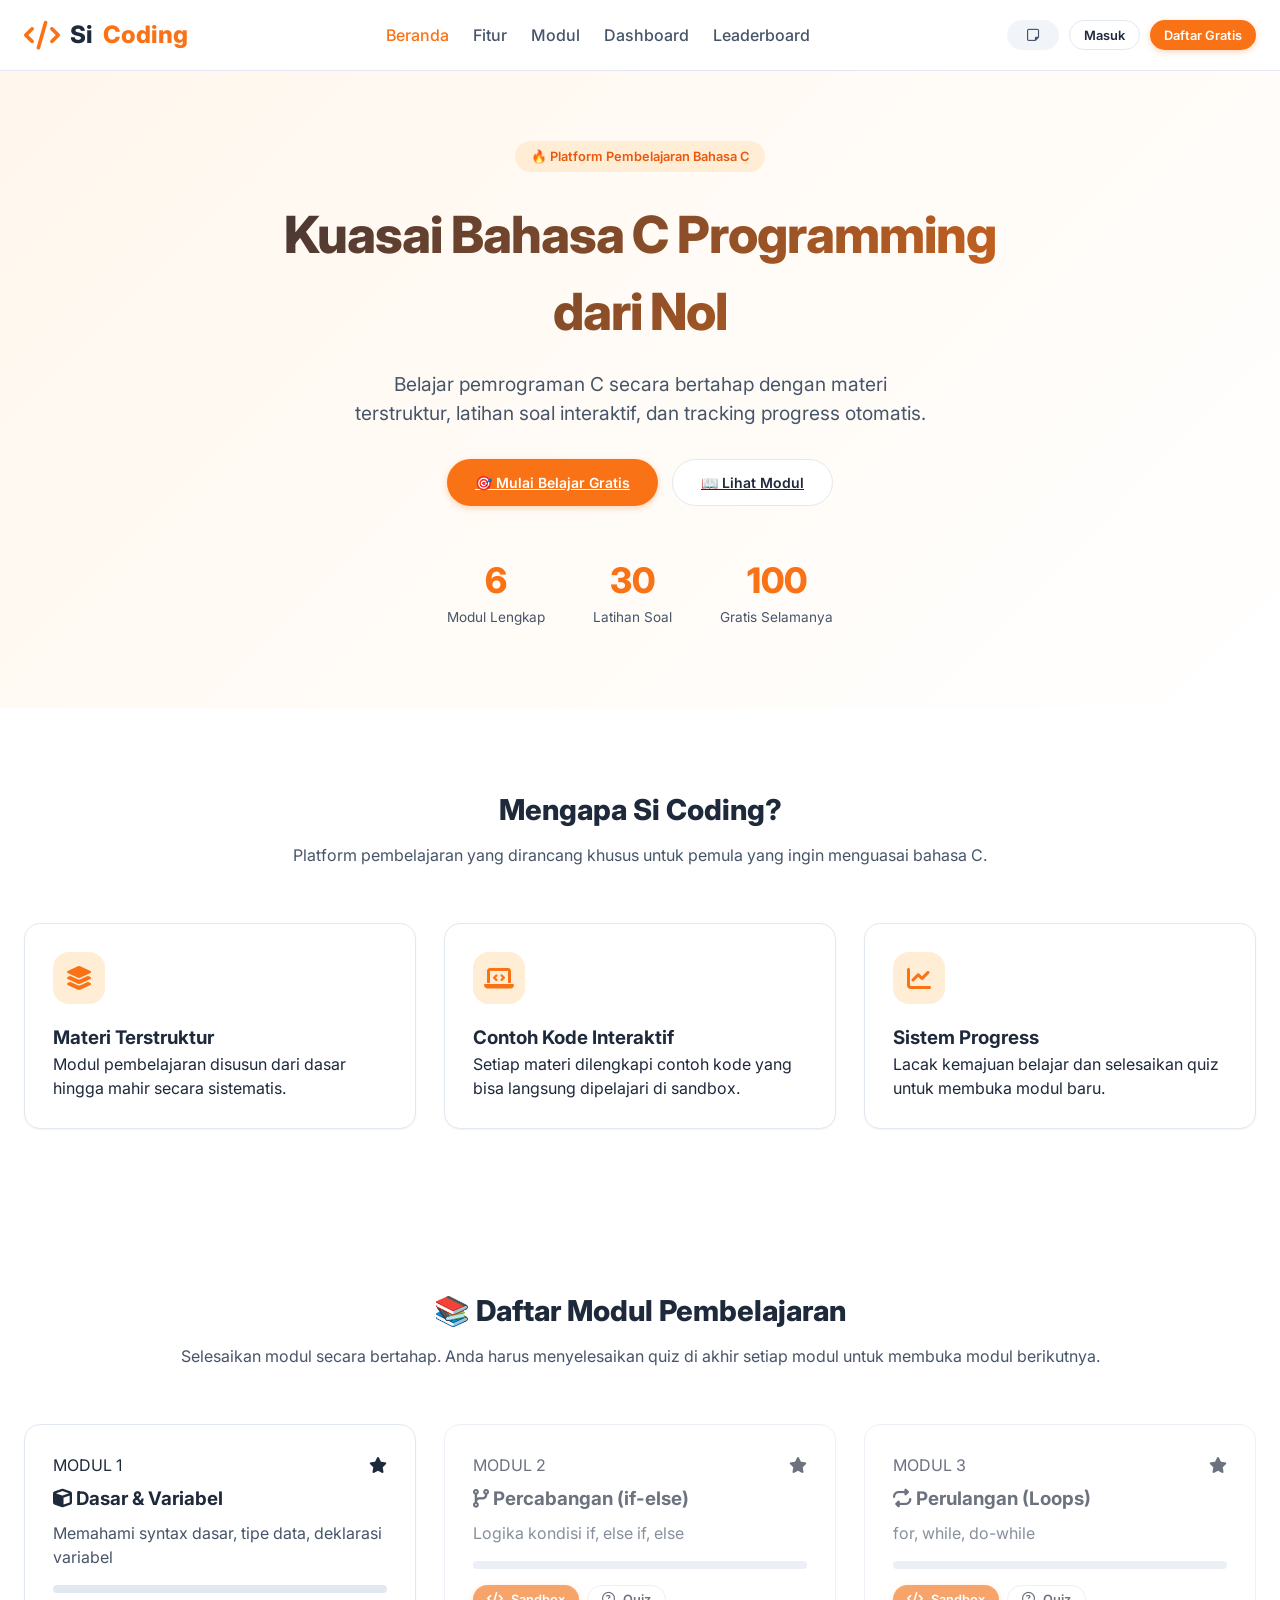
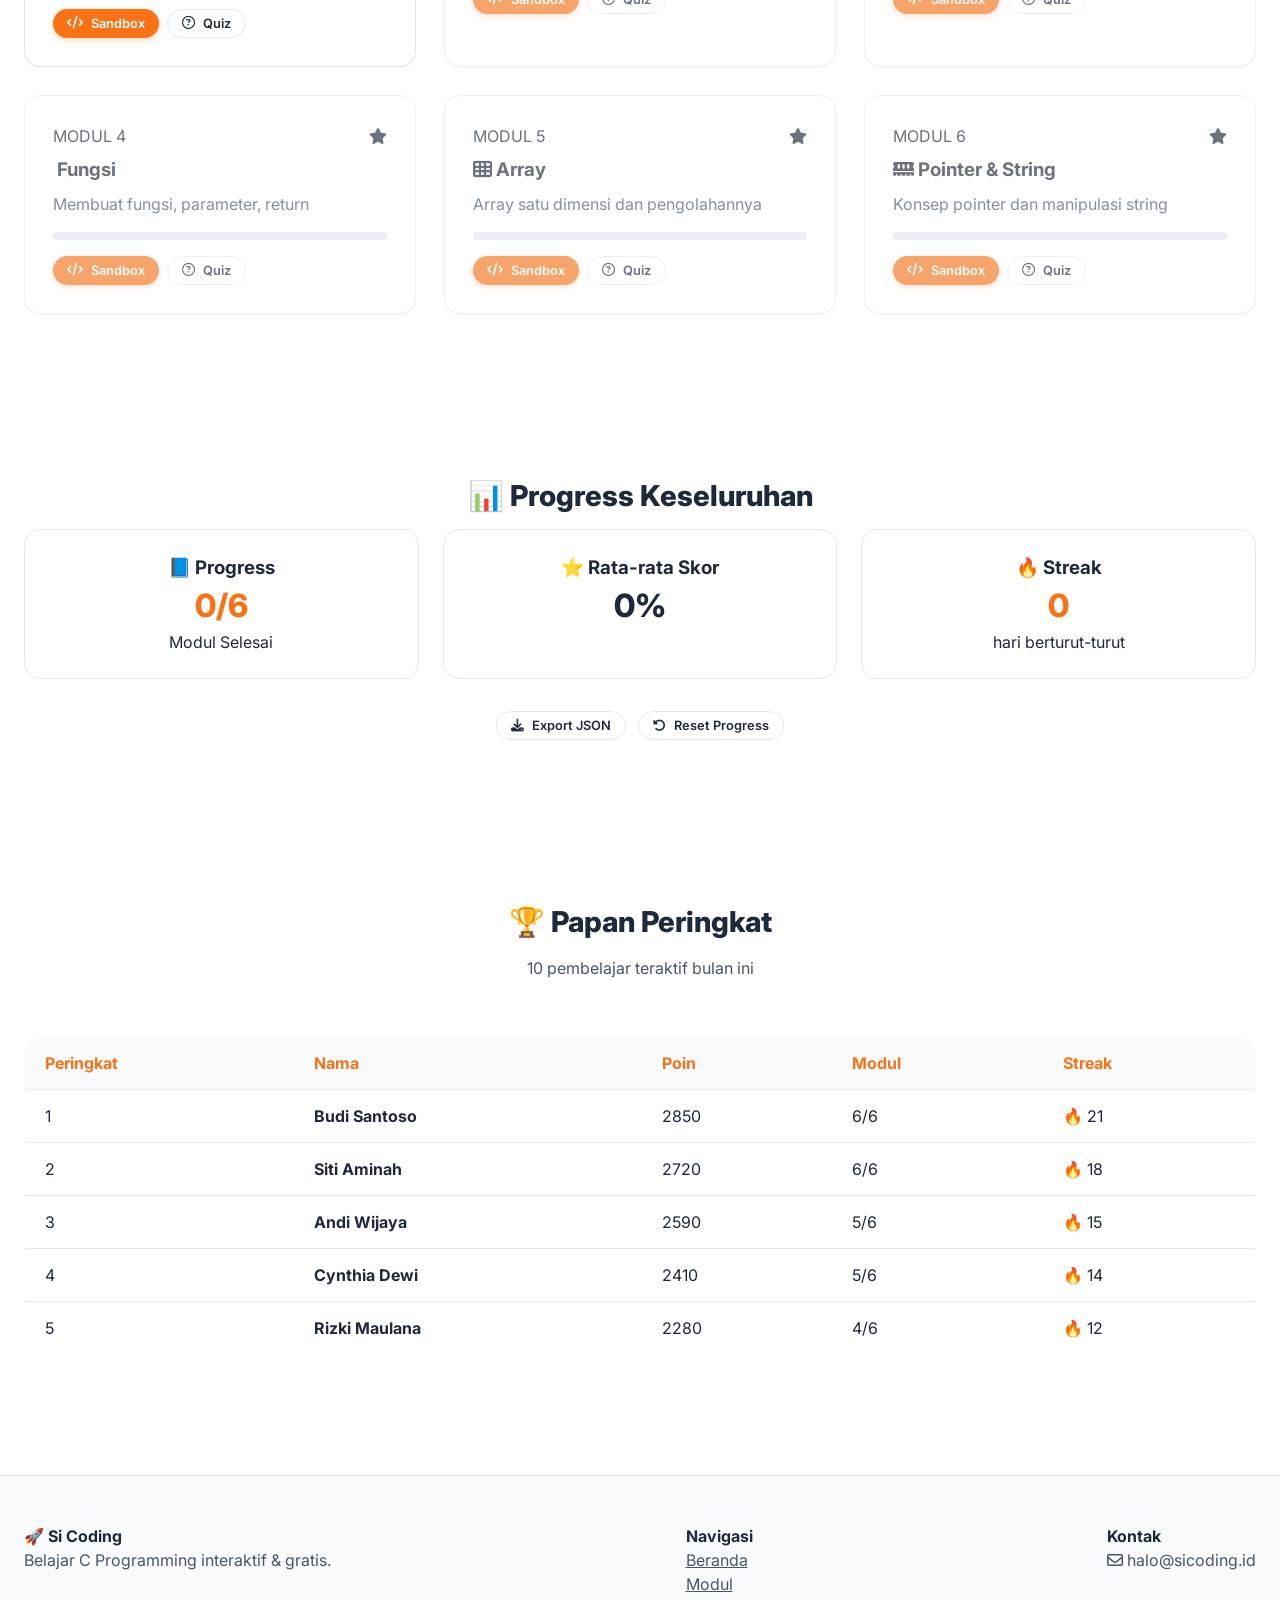
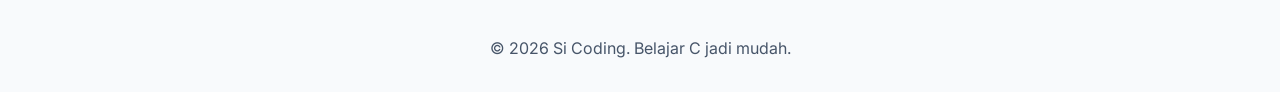
==== index.html @ 1481fd47 "Add files via upload" ====
<!DOCTYPE html>
<html lang="id">
<head>
    <meta charset="UTF-8">
    <meta name="viewport" content="width=device-width, initial-scale=1.0, viewport-fit=cover">
    <meta name="description" content="Platform pembelajaran Bahasa C interaktif. Belajar C Programming dari nol dengan modul terstruktur, quiz, dan code sandbox.">
    <title>Si Coding | Belajar Bahasa C Interaktif</title>
    <link href="https://fonts.googleapis.com/css2?family=Inter:opsz,wght@14..32,300;14..32,400;14..32,500;14..32,600;14..32,700;14..32,800&display=swap" rel="stylesheet">
    <link rel="stylesheet" href="https://cdnjs.cloudflare.com/ajax/libs/font-awesome/6.4.0/css/all.min.css">
    <style>
        * {
            margin: 0;
            padding: 0;
            box-sizing: border-box;
        }

        body {
            font-family: 'Inter', sans-serif;
            background: #ffffff;
            color: #1e293b;
            line-height: 1.5;
            font-size: 16px;
        }

        :root {
            --orange: #f97316;
            --orange-dark: #ea580c;
            --orange-light: #ffedd5;
            --gray-50: #f8fafc;
            --gray-100: #f1f5f9;
            --gray-200: #e2e8f0;
            --gray-600: #475569;
            --gray-800: #1e293b;
            --shadow-sm: 0 1px 2px 0 rgb(0 0 0 / 0.05);
            --shadow-md: 0 4px 6px -1px rgb(0 0 0 / 0.1), 0 2px 4px -1px rgb(0 0 0 / 0.06);
            --shadow-lg: 0 10px 15px -3px rgb(0 0 0 / 0.1), 0 4px 6px -2px rgb(0 0 0 / 0.05);
            --radius-xl: 1.5rem;
            --radius-lg: 1rem;
            --radius-md: 0.75rem;
        }

        .container {
            max-width: 1280px;
            margin: 0 auto;
            padding: 0 24px;
        }

        /* HEADER */
        .header {
            background: white;
            border-bottom: 1px solid var(--gray-200);
            position: sticky;
            top: 0;
            z-index: 100;
            backdrop-filter: blur(8px);
            background: rgba(255,255,255,0.96);
        }
        .header-inner {
            display: flex;
            justify-content: space-between;
            align-items: center;
            height: 70px;
        }
        .logo {
            display: flex;
            align-items: center;
            gap: 10px;
            font-weight: 800;
            font-size: 1.5rem;
            color: var(--gray-800);
        }
        .logo i {
            color: var(--orange);
            font-size: 1.8rem;
        }
        .logo span {
            color: var(--orange);
        }
        .nav {
            display: flex;
            gap: 24px;
            align-items: center;
        }
        .nav a {
            text-decoration: none;
            color: var(--gray-600);
            font-weight: 500;
            transition: 0.2s;
        }
        .nav a:hover, .nav a.active {
            color: var(--orange);
        }
        .btn {
            display: inline-flex;
            align-items: center;
            gap: 8px;
            padding: 8px 20px;
            border-radius: 40px;
            font-weight: 600;
            font-size: 0.875rem;
            transition: all 0.2s;
            cursor: pointer;
            border: none;
            background: transparent;
            font-family: inherit;
        }
        .btn-primary {
            background: var(--orange);
            color: white;
            box-shadow: 0 2px 6px rgba(249,115,22,0.3);
        }
        .btn-primary:hover {
            background: var(--orange-dark);
            transform: translateY(-2px);
            box-shadow: 0 8px 18px rgba(249,115,22,0.25);
        }
        .btn-outline {
            border: 1.5px solid var(--gray-200);
            background: white;
            color: var(--gray-800);
        }
        .btn-outline:hover {
            border-color: var(--orange);
            color: var(--orange);
        }
        .btn-ghost {
            background: var(--gray-100);
            color: var(--gray-600);
        }
        .btn-ghost:hover {
            background: var(--gray-200);
            color: var(--orange);
        }
        .btn-sm {
            padding: 6px 14px;
            font-size: 0.8rem;
        }

        /* Hero Section */
        .hero {
            background: linear-gradient(135deg, #fff7ed 0%, #ffffff 100%);
            padding: 70px 0 80px;
            text-align: center;
        }
        .hero-badge {
            display: inline-block;
            background: var(--orange-light);
            color: var(--orange-dark);
            padding: 6px 16px;
            border-radius: 40px;
            font-size: 0.8rem;
            font-weight: 600;
            margin-bottom: 24px;
        }
        .hero h1 {
            font-size: 3.2rem;
            font-weight: 800;
            letter-spacing: -0.02em;
            margin-bottom: 20px;
            background: linear-gradient(135deg, var(--gray-800), var(--orange));
            background-clip: text;
            -webkit-background-clip: text;
            color: transparent;
        }
        .hero p {
            font-size: 1.2rem;
            color: var(--gray-600);
            max-width: 580px;
            margin: 0 auto 32px;
        }
        .stats {
            display: flex;
            justify-content: center;
            gap: 48px;
            margin-top: 48px;
            flex-wrap: wrap;
        }
        .stat-item {
            text-align: center;
        }
        .stat-number {
            font-size: 2.2rem;
            font-weight: 800;
            color: var(--orange);
        }
        .stat-label {
            color: var(--gray-600);
            font-size: 0.85rem;
        }

        /* Section umum */
        .section {
            padding: 80px 0;
        }
        .section-title {
            font-size: 1.8rem;
            font-weight: 800;
            text-align: center;
            margin-bottom: 12px;
        }
        .section-sub {
            text-align: center;
            color: var(--gray-600);
            margin-bottom: 56px;
        }

        /* Cards grid */
        .features-grid, .modules-grid {
            display: grid;
            grid-template-columns: repeat(auto-fit, minmax(300px, 1fr));
            gap: 28px;
        }
        .feature-card, .module-card {
            background: white;
            border: 1px solid var(--gray-200);
            border-radius: var(--radius-lg);
            padding: 28px;
            transition: all 0.25s;
            box-shadow: var(--shadow-sm);
        }
        .feature-card:hover, .module-card:hover {
            transform: translateY(-4px);
            border-color: var(--orange);
            box-shadow: var(--shadow-lg);
        }
        .feature-icon {
            width: 52px;
            height: 52px;
            background: var(--orange-light);
            border-radius: 16px;
            display: flex;
            align-items: center;
            justify-content: center;
            font-size: 1.5rem;
            color: var(--orange);
            margin-bottom: 20px;
        }
        .module-card.completed {
            border-left: 4px solid var(--orange);
        }
        .module-card.locked {
            opacity: 0.65;
            pointer-events: none;
            filter: grayscale(0.05);
        }
        .progress-bar {
            height: 8px;
            background: var(--gray-200);
            border-radius: 20px;
            margin: 16px 0;
        }
        .progress-fill {
            background: var(--orange);
            width: 0%;
            height: 100%;
            border-radius: 20px;
            transition: width 0.3s;
        }
        .bookmark-star {
            cursor: pointer;
            color: var(--gray-400);
            transition: 0.2s;
        }
        .bookmark-star.bookmarked {
            color: var(--orange);
        }

        /* Dashboard */
        .dashboard-grid {
            display: grid;
            grid-template-columns: repeat(auto-fit, minmax(220px, 1fr));
            gap: 24px;
            margin-bottom: 32px;
        }
        .dashboard-card {
            background: white;
            border: 1px solid var(--gray-200);
            border-radius: var(--radius-lg);
            padding: 24px;
            text-align: center;
        }
        .leaderboard-table {
            width: 100%;
            background: white;
            border-radius: var(--radius-lg);
            border-collapse: collapse;
            overflow: hidden;
            border: 1px solid var(--gray-200);
        }
        .leaderboard-table th, .leaderboard-table td {
            padding: 14px 20px;
            text-align: left;
            border-bottom: 1px solid var(--gray-200);
        }
        .leaderboard-table th {
            background: var(--gray-50);
            color: var(--orange);
        }

        /* Modal sandbox & quiz */
        .modal-overlay {
            display: none;
            position: fixed;
            inset: 0;
            background: rgba(0,0,0,0.6);
            backdrop-filter: blur(6px);
            z-index: 1000;
            justify-content: center;
            align-items: center;
            padding: 20px;
        }
        .modal-overlay.active {
            display: flex;
        }
        .modal-content {
            background: white;
            border-radius: var(--radius-xl);
            max-width: 850px;
            width: 100%;
            max-height: 90vh;
            overflow-y: auto;
            border: 1px solid var(--gray-200);
            box-shadow: var(--shadow-lg);
        }
        .modal-header {
            padding: 18px 24px;
            border-bottom: 1px solid var(--gray-200);
            display: flex;
            justify-content: space-between;
            align-items: center;
        }
        .modal-body {
            padding: 24px;
        }
        .code-editor {
            background: #0f172a;
            border-radius: 12px;
            padding: 20px;
            font-family: 'Monaco', 'Fira Code', monospace;
            font-size: 0.85rem;
            color: #e2e8f0;
            width: 100%;
            border: none;
            resize: vertical;
        }
        .console-output {
            background: #0f172a;
            border-radius: 12px;
            padding: 16px;
            font-family: monospace;
            font-size: 0.85rem;
            color: #10b981;
            margin-top: 12px;
        }
        .quiz-option {
            display: block;
            width: 100%;
            text-align: left;
            padding: 12px 16px;
            margin: 8px 0;
            background: var(--gray-50);
            border: 1px solid var(--gray-200);
            border-radius: var(--radius-md);
            cursor: pointer;
            transition: 0.2s;
        }
        .quiz-option:hover {
            border-color: var(--orange);
        }
        .quiz-option.selected {
            border-color: var(--orange);
            background: var(--orange-light);
        }
        .toast-container {
            position: fixed;
            bottom: 24px;
            right: 24px;
            z-index: 9999;
            display: flex;
            flex-direction: column;
            gap: 10px;
        }
        .toast {
            background: white;
            border-left: 4px solid var(--orange);
            padding: 12px 20px;
            border-radius: 12px;
            box-shadow: var(--shadow-md);
        }
        .footer {
            background: var(--gray-50);
            border-top: 1px solid var(--gray-200);
            padding: 48px 0 32px;
            margin-top: 40px;
        }
        @media (max-width: 768px) {
            .nav { display: none; }
            .mobile-menu-toggle { display: block; background: none; border: none; font-size: 1.5rem; }
            .hero h1 { font-size: 2rem; }
        }
        .mobile-menu-toggle { display: none; }
        .notes-panel {
            position: fixed;
            right: 0;
            top: 70px;
            bottom: 0;
            width: 340px;
            background: white;
            border-left: 1px solid var(--gray-200);
            transform: translateX(100%);
            transition: transform 0.25s;
            z-index: 1001;
            padding: 24px;
            overflow-y: auto;
        }
        .notes-panel.open { transform: translateX(0); }
        .confetti { position: fixed; inset: 0; pointer-events: none; z-index: 9998; }
    </style>
</head>
<body>

<header class="header">
    <div class="container header-inner">
        <div class="logo"><i class="fa-solid fa-code"></i> Si<span>Coding</span></div>
        <button class="mobile-menu-toggle" id="mobileMenuToggle"><i class="fa-solid fa-bars"></i></button>
        <nav class="nav" id="mainNav">
            <a href="#hero" class="active">Beranda</a>
            <a href="#fitur">Fitur</a>
            <a href="#modul">Modul</a>
            <a href="#dashboard">Dashboard</a>
            <a href="#leaderboard">Leaderboard</a>
        </nav>
        <div style="display: flex; gap: 10px;">
            <button class="btn btn-ghost" id="notesToggle"><i class="fa-regular fa-note-sticky"></i></button>
            <button class="btn btn-outline btn-sm" id="loginBtn">Masuk</button>
            <button class="btn btn-primary btn-sm" id="registerBtn">Daftar Gratis</button>
        </div>
    </div>
</header>

<main>
    <!-- Hero section -->
    <section class="hero" id="hero">
        <div class="container">
            <div class="hero-badge">🔥 Platform Pembelajaran Bahasa C</div>
            <h1>Kuasai Bahasa C Programming<br>dari Nol</h1>
            <p>Belajar pemrograman C secara bertahap dengan materi terstruktur, latihan soal interaktif, dan tracking progress otomatis.</p>
            <div style="display: flex; gap: 14px; justify-content: center; flex-wrap: wrap;">
                <a href="#modul" class="btn btn-primary" style="padding: 12px 28px;">🎯 Mulai Belajar Gratis</a>
                <a href="#fitur" class="btn btn-outline" style="padding: 12px 28px;">📖 Lihat Modul</a>
            </div>
            <div class="stats">
                <div class="stat-item"><div class="stat-number" data-count="6">0</div><div class="stat-label">Modul Lengkap</div></div>
                <div class="stat-item"><div class="stat-number" data-count="30">0</div><div class="stat-label">Latihan Soal</div></div>
                <div class="stat-item"><div class="stat-number" data-count="100">0</div><div class="stat-label">Gratis Selamanya</div></div>
            </div>
        </div>
    </section>

    <!-- Fitur Mengapa Si Coding -->
    <section class="section" id="fitur">
        <div class="container">
            <h2 class="section-title">Mengapa Si Coding?</h2>
            <p class="section-sub">Platform pembelajaran yang dirancang khusus untuk pemula yang ingin menguasai bahasa C.</p>
            <div class="features-grid">
                <div class="feature-card"><div class="feature-icon"><i class="fa-solid fa-layer-group"></i></div><h3>Materi Terstruktur</h3><p>Modul pembelajaran disusun dari dasar hingga mahir secara sistematis.</p></div>
                <div class="feature-card"><div class="feature-icon"><i class="fa-solid fa-laptop-code"></i></div><h3>Contoh Kode Interaktif</h3><p>Setiap materi dilengkapi contoh kode yang bisa langsung dipelajari di sandbox.</p></div>
                <div class="feature-card"><div class="feature-icon"><i class="fa-solid fa-chart-line"></i></div><h3>Sistem Progress</h3><p>Lacak kemajuan belajar dan selesaikan quiz untuk membuka modul baru.</p></div>
            </div>
        </div>
    </section>

    <!-- Daftar Modul -->
    <section class="section" id="modul">
        <div class="container">
            <h2 class="section-title">📚 Daftar Modul Pembelajaran</h2>
            <p class="section-sub">Selesaikan modul secara bertahap. Anda harus menyelesaikan quiz di akhir setiap modul untuk membuka modul berikutnya.</p>
            <div class="modules-grid" id="modulesGrid"></div>
        </div>
    </section>

    <!-- Dashboard -->
    <section class="section" id="dashboard">
        <div class="container">
            <h2 class="section-title">📊 Progress Keseluruhan</h2>
            <div class="dashboard-grid" id="dashboardGrid"></div>
            <div style="display: flex; gap: 12px; justify-content: center; margin-top: 20px;">
                <button class="btn btn-outline btn-sm" id="exportBtn"><i class="fa-solid fa-download"></i> Export JSON</button>
                <button class="btn btn-outline btn-sm" id="resetBtn"><i class="fa-solid fa-rotate-left"></i> Reset Progress</button>
            </div>
        </div>
    </section>

    <!-- Leaderboard -->
    <section class="section" id="leaderboard">
        <div class="container">
            <h2 class="section-title">🏆 Papan Peringkat</h2>
            <p class="section-sub">10 pembelajar teraktif bulan ini</p>
            <div style="overflow-x: auto;">
                <table class="leaderboard-table">
                    <thead><tr><th>Peringkat</th><th>Nama</th><th>Poin</th><th>Modul</th><th>Streak</th></tr></thead>
                    <tbody id="leaderboardBody"></tbody>
                </table>
            </div>
        </div>
    </section>
</main>

<footer class="footer">
    <div class="container" style="display: flex; justify-content: space-between; flex-wrap: wrap; gap: 32px;">
        <div><h4>🚀 Si Coding</h4><p style="color: var(--gray-600);">Belajar C Programming interaktif & gratis.</p></div>
        <div><h4>Navigasi</h4><ul style="list-style: none;"><li><a href="#hero" style="color: var(--gray-600);">Beranda</a></li><li><a href="#modul" style="color: var(--gray-600);">Modul</a></li></ul></div>
        <div><h4>Kontak</h4><p style="color: var(--gray-600);"><i class="fa-regular fa-envelope"></i> halo@sicoding.id</p></div>
    </div>
    <div class="container" style="text-align: center; margin-top: 40px; color: var(--gray-600);">&copy; 2026 Si Coding. Belajar C jadi mudah.</div>
</footer>

<!-- Modals -->
<div class="modal-overlay" id="sandboxOverlay"><div class="modal-content"><div class="modal-header"><h3 id="sandboxTitle">🧪 Code Sandbox C</h3><button class="btn btn-ghost btn-sm" id="closeSandbox">&times;</button></div><div class="modal-body"><textarea class="code-editor" id="codeEditor" rows="8">#include <stdio.h>\n\nint main() {\n    printf("Halo, C Programming!\\n");\n    return 0;\n}</textarea><div style="margin: 12px 0;"><button class="btn btn-primary btn-sm" id="runCodeBtn"><i class="fa-solid fa-play"></i> Jalankan</button><button class="btn btn-outline btn-sm" id="resetCodeBtn">Reset</button></div><div class="console-output" id="consoleOutput">// Output akan muncul di sini...</div><div class="hint-box" style="margin-top: 12px; cursor: pointer; background: var(--orange-light); padding: 8px 12px; border-radius: 12px;" id="hintBox"><strong>💡 Tips</strong> <span id="hintContent"></span></div></div></div></div>
<div class="modal-overlay" id="quizOverlay"><div class="modal-content" id="quizModal"></div></div>
<div class="modal-overlay" id="certificateOverlay"><div class="modal-content" id="certificateContent"></div></div>
<div class="notes-panel" id="notesPanel"><h3>📝 Catatan Saya</h3><p>Modul: <strong id="notesModuleLabel">-</strong></p><textarea id="notesTextarea" rows="5" placeholder="Tulis catatan belajar C..."></textarea><button class="btn btn-primary btn-sm" id="saveNotesBtn" style="width:100%; margin-top: 12px;">💾 Simpan</button><hr style="margin: 16px 0;"><h4>⭐ Bookmark Modul</h4><div id="bookmarkList"></div><button class="btn btn-outline btn-sm" id="closeNotesPanel" style="margin-top:16px;">Tutup Panel</button></div>
<div class="toast-container" id="toastContainer"></div>
<div class="confetti" id="confettiContainer"></div>

<script>
    // Data modul Bahasa C
    const modules = [
        { id:1, title:"Dasar & Variabel", desc:"Memahami syntax dasar, tipe data, deklarasi variabel", icon:"fa-solid fa-cube", duration:"25 menit", defaultCode:"#include <stdio.h>\nint main() {\n    int umur = 20;\n    printf(\"Umur: %d\\n\", umur);\n    return 0;\n}", hint:"Gunakan %d untuk integer, %f untuk float.", quiz:[{q:"Apa fungsi `#include <stdio.h>`?", opts:["Menjalankan program","Menyertakan library input-output","Mendeklarasikan variabel"],answer:1},{q:"Tipe data untuk bilangan bulat?",opts:["float","char","int"],answer:2},{q:"Simbol komentar satu baris di C?",opts:["//","/* */","#"],answer:0}] },
        { id:2, title:"Percabangan (if-else)", desc:"Logika kondisi if, else if, else", icon:"fa-solid fa-code-branch", duration:"30 menit", defaultCode:"#include <stdio.h>\nint main() {\n    int nilai = 85;\n    if(nilai >= 80) printf(\"Lulus\\n\");\n    else printf(\"Remidi\\n\");\n    return 0;\n}", hint:"Gunakan if untuk percabangan.", quiz:[{q:"Output jika nilai = 70? (if nilai>=80)",opts:["Lulus","Remidi","Error"],answer:1},{q:"Operator logika AND di C?",opts:["&","&&","and"],answer:1},{q:"else if digunakan untuk?",opts:["Perulangan","Percabangan bertingkat","Deklarasi"],answer:1}] },
        { id:3, title:"Perulangan (Loops)", desc:"for, while, do-while", icon:"fa-solid fa-repeat", duration:"35 menit", defaultCode:"#include <stdio.h>\nint main() {\n    for(int i=1; i<=3; i++) {\n        printf(\"Iterasi %d\\n\", i);\n    }\n    return 0;\n}", hint:"Hati-hati infinite loop!", quiz:[{q:"Perulangan for (i=0;i<3;i++) berapa kali?",opts:["2","3","4"],answer:1},{q:"Keyword untuk keluar dari loop?",opts:["break","exit","continue"],answer:0},{q:"Loop yang menjamin minimal 1x eksekusi?",opts:["for","while","do-while"],answer:2}] },
        { id:4, title:"Fungsi", desc:"Membuat fungsi, parameter, return", icon:"fa-solid fa-function", duration:"30 menit", defaultCode:"#include <stdio.h>\nint tambah(int a, int b) {\n    return a + b;\n}\nint main() {\n    int hasil = tambah(5,3);\n    printf(\"Hasil: %d\\n\", hasil);\n    return 0;\n}", hint:"Fungsi dapat mengembalikan nilai dengan return.", quiz:[{q:"Keyword mengembalikan nilai?",opts:["return","void","break"],answer:0},{q:"Tipe data fungsi yang tidak mengembalikan nilai?",opts:["int","float","void"],answer:2},{q:"Parameter fungsi bersifat?",opts:["Lokal","Global","Statis"],answer:0}] },
        { id:5, title:"Array", desc:"Array satu dimensi dan pengolahannya", icon:"fa-solid fa-table-cells", duration:"30 menit", defaultCode:"#include <stdio.h>\nint main() {\n    int angka[3] = {10,20,30};\n    printf(\"Elemen pertama: %d\\n\", angka[0]);\n    return 0;\n}", hint:"Indeks array dimulai dari 0.", quiz:[{q:"Indeks pertama array?",opts:["1","0","-1"],answer:1},{q:"Deklarasi array 5 integer benar?",opts:["int arr[5];","array int[5];","int arr(5);"],answer:0},{q:"Mengakses elemen ke-3?",opts:["arr[2]","arr[3]","arr(3)"],answer:0}] },
        { id:6, title:"Pointer & String", desc:"Konsep pointer dan manipulasi string", icon:"fa-solid fa-memory", duration:"40 menit", defaultCode:"#include <stdio.h>\nint main() {\n    char nama[] = \"Si Coding\";\n    printf(\"Halo %s\\n\", nama);\n    return 0;\n}", hint:"Pointer menyimpan alamat memori.", quiz:[{q:"Operator alamat di C?",opts:["*","&","#"],answer:1},{q:"String diakhiri dengan?",opts:["\\n","\\0","\\t"],answer:1},{q:"Deklarasi pointer ke integer?",opts:["int *ptr;","ptr int;","int& ptr;"],answer:0}] }
    ];

    let state = {
        moduleProgress: {},
        streakDates: [],
        totalTimeSpent: 0,
        currentQuizModule: null,
        quizAnswers: [],
        quizTimer: null,
        quizIndex: 0
    };

    function loadState() {
        let saved = localStorage.getItem("cState");
        if(saved) Object.assign(state, JSON.parse(saved));
        modules.forEach(m => {
            if(!state.moduleProgress[m.id]) state.moduleProgress[m.id] = { completed: false, quizScore: 0, code: m.defaultCode, notes: "", bookmarked: false };
        });
    }
    function saveState() { localStorage.setItem("cState", JSON.stringify(state)); }

    function showToast(msg, type="info") {
        let cont = document.getElementById("toastContainer");
        let t = document.createElement("div");
        t.className = "toast";
        t.innerHTML = `<i class="fa-regular fa-bell"></i> ${msg}`;
        cont.appendChild(t);
        setTimeout(() => t.remove(), 2500);
    }

    function triggerConfetti() { for(let i=0;i<60;i++){ let c=document.createElement("div"); c.style.position="absolute"; c.style.width=Math.random()*8+5+"px"; c.style.height=c.style.width; c.style.backgroundColor=["#f97316","#ea580c","#fb923c"][Math.floor(Math.random()*3)]; c.style.left=Math.random()*100+"%"; c.style.top="-20px"; c.style.animation="fall 2s linear forwards"; document.getElementById("confettiContainer").appendChild(c); setTimeout(()=>c.remove(),2000); } }
    const style = document.createElement("style"); style.textContent = `@keyframes fall { to { transform: translateY(100vh) rotate(360deg); opacity:0; } }`; document.head.appendChild(style);

    function renderModules() {
        let grid = document.getElementById("modulesGrid");
        grid.innerHTML = modules.map((m, idx) => {
            let prog = state.moduleProgress[m.id];
            let prevCompleted = idx===0 || state.moduleProgress[modules[idx-1].id]?.completed;
            let locked = !prevCompleted && idx!==0;
            return `<div class="module-card ${prog.completed ? 'completed' : ''} ${locked ? 'locked' : ''}" data-id="${m.id}">
                        <div style="display:flex; justify-content:space-between;"><span class="module-card__number">MODUL ${m.id}</span><span class="bookmark-star ${prog.bookmarked ? 'bookmarked' : ''}" onclick="toggleBookmark(${m.id}, this)"><i class="fa-solid fa-star"></i></span></div>
                        <h3 style="margin:8px 0"><i class="${m.icon}"></i> ${m.title}</h3>
                        <p style="color:var(--gray-600);">${m.desc}</p>
                        <div class="progress-bar"><div class="progress-fill" style="width:${prog.completed ? 100 : 0}%"></div></div>
                        <div style="display:flex; gap:8px; flex-wrap:wrap; margin-top:12px;">
                            <button class="btn btn-primary btn-sm" onclick="openSandbox(${m.id})" ${locked ? 'disabled' : ''}><i class="fa-solid fa-code"></i> Sandbox</button>
                            <button class="btn btn-outline btn-sm" onclick="openQuiz(${m.id})" ${locked ? 'disabled' : ''}><i class="fa-regular fa-circle-question"></i> Quiz</button>
                        </div>
                    </div>`;
        }).join('');
    }

    window.openSandbox = function(id) {
        let mod = modules.find(m=>m.id===id);
        document.getElementById("sandboxTitle").innerHTML = `🧪 Sandbox: ${mod.title}`;
        document.getElementById("codeEditor").value = state.moduleProgress[id].code || mod.defaultCode;
        document.getElementById("hintContent").innerHTML = mod.hint;
        document.getElementById("sandboxOverlay").dataset.moduleId = id;
        document.getElementById("sandboxOverlay").classList.add("active");
    };
    document.getElementById("closeSandbox").onclick = () => document.getElementById("sandboxOverlay").classList.remove("active");
    document.getElementById("runCodeBtn").onclick = () => {
        let code = document.getElementById("codeEditor").value;
        let outputDiv = document.getElementById("consoleOutput");
        // Simulasi sederhana: menangkap printf
        let outputs = [];
        let lines = code.split("\n");
        for(let line of lines) {
            let match = line.match(/printf\(["'](.*?)["']/);
            if(match) outputs.push(match[1].replace(/\\n/g,''));
        }
        outputDiv.innerHTML = outputs.length ? outputs.join("\n") : "(Simulasi: Kode C berhasil dianalisis. Gunakan kompiler lokal untuk eksekusi penuh.)";
        let mid = parseInt(document.getElementById("sandboxOverlay").dataset.moduleId);
        if(mid) { state.moduleProgress[mid].code = document.getElementById("codeEditor").value; saveState(); }
    };
    document.getElementById("resetCodeBtn").onclick = () => {
        let mid = parseInt(document.getElementById("sandboxOverlay").dataset.moduleId);
        let mod = modules.find(m=>m.id===mid);
        if(mod) document.getElementById("codeEditor").value = mod.defaultCode;
        showToast("Kode direset ke default");
    };
    document.getElementById("hintBox").onclick = () => { alert(document.getElementById("hintContent").innerText); };

    // Quiz
    window.openQuiz = function(id) {
        state.currentQuizModule = id;
        state.quizIndex = 0;
        state.quizAnswers = [];
        renderQuizQuestion();
        document.getElementById("quizOverlay").classList.add("active");
    };
    function renderQuizQuestion() {
        let mod = modules.find(m=>m.id===state.currentQuizModule);
        let q = mod.quiz[state.quizIndex];
        let modal = document.getElementById("quizModal");
        modal.innerHTML = `<div class="modal-header"><h3>📝 Quiz: ${mod.title}</h3><button class="btn btn-ghost btn-sm" onclick="closeQuiz()">&times;</button></div>
        <div class="modal-body">
            <p><strong>Pertanyaan ${state.quizIndex+1}/${mod.quiz.length}</strong></p>
            <p style="margin:16px 0">${q.q}</p>
            <div id="quizOptions">${q.opts.map((opt,i)=>`<button class="quiz-option" onclick="selectAnswer(${i})">${String.fromCharCode(65+i)}. ${opt}</button>`).join('')}</div>
        </div>`;
    }
    window.selectAnswer = function(ans) {
        let mod = modules.find(m=>m.id===state.currentQuizModule);
        let correct = mod.quiz[state.quizIndex].answer;
        state.quizAnswers.push(ans);
        let isCorrect = (ans === correct);
        if(state.quizIndex + 1 < mod.quiz.length) {
            state.quizIndex++;
            renderQuizQuestion();
        } else {
            let score = state.quizAnswers.reduce((acc,val,i)=> acc + (val===mod.quiz[i].answer?1:0),0);
            let percent = Math.round((score/mod.quiz.length)*100);
            let passed = percent >= 70;
            if(state.moduleProgress[state.currentQuizModule]) {
                state.moduleProgress[state.currentQuizModule].quizScore = percent;
                if(passed) state.moduleProgress[state.currentQuizModule].completed = true;
            }
            let today = new Date().toISOString().split('T')[0];
            if(!state.streakDates.includes(today)) state.streakDates.push(today);
            saveState();
            renderModules(); renderDashboard();
            document.getElementById("quizModal").innerHTML = `<div class="modal-body"><h3>${passed ? "🎉 Selamat!" : "😔 Coba lagi"}</h3><p>Skor Anda: ${percent}%</p><button class="btn btn-primary" onclick="closeQuiz()">Tutup</button></div>`;
            if(passed) triggerConfetti();
            if(passed && modules.every(m=>state.moduleProgress[m.id]?.completed)) setTimeout(()=>{ document.getElementById("certificateContent").innerHTML = `<div style="padding:32px; text-align:center;"><i class="fa-solid fa-certificate" style="font-size:4rem; color:var(--orange)"></i><h2>Sertifikat Kelulusan</h2><p>Selamat! Anda telah menyelesaikan seluruh modul C Programming.</p><button class="btn btn-primary" onclick="document.getElementById('certificateOverlay').classList.remove('active')">Tutup</button></div>`; document.getElementById("certificateOverlay").classList.add("active"); }, 500);
        }
    };
    window.closeQuiz = function() { document.getElementById("quizOverlay").classList.remove("active"); };

    function renderDashboard() {
        let completed = modules.filter(m=>state.moduleProgress[m.id]?.completed).length;
        let total = modules.length;
        let avg = Math.round(modules.reduce((a,m)=>a+(state.moduleProgress[m.id]?.quizScore||0),0)/total);
        let streak = (()=>{ if(!state.streakDates.length) return 0; let s=1; let sorted = [...state.streakDates].sort().reverse(); for(let i=1;i<sorted.length;i++) if((new Date(sorted[i-1])-new Date(sorted[i]))/(86400000)===1) s++; else break; return s; })();
        document.getElementById("dashboardGrid").innerHTML = `<div class="dashboard-card"><h3>📘 Progress</h3><div style="font-size:2rem; font-weight:800; color:var(--orange)">${completed}/${total}</div><p>Modul Selesai</p></div>
        <div class="dashboard-card"><h3>⭐ Rata-rata Skor</h3><div style="font-size:2rem; font-weight:800">${avg}%</div></div>
        <div class="dashboard-card"><h3>🔥 Streak</h3><div style="font-size:2rem; font-weight:800; color:var(--orange)">${streak}</div><p>hari berturut-turut</p></div>`;
    }
    function renderLeaderboard() {
        let dummy = [{name:"Budi Santoso",points:2850,modules:6,streak:21},{name:"Siti Aminah",points:2720,modules:6,streak:18},{name:"Andi Wijaya",points:2590,modules:5,streak:15},{name:"Cynthia Dewi",points:2410,modules:5,streak:14},{name:"Rizki Maulana",points:2280,modules:4,streak:12}];
        document.getElementById("leaderboardBody").innerHTML = dummy.map((u,i)=>`<tr><td>${i+1}</td><td><strong>${u.name}</strong></td><td>${u.points}</td><td>${u.modules}/6</td><td>🔥 ${u.streak}</td></tr>`).join('');
    }
    window.toggleBookmark = function(id, el) {
        state.moduleProgress[id].bookmarked = !state.moduleProgress[id].bookmarked;
        el.classList.toggle("bookmarked");
        saveState();
        updateBookmarkList();
        showToast(state.moduleProgress[id].bookmarked ? "Modul ditandai" : "Bookmark dihapus");
    };
    function updateBookmarkList() {
        let bookmarked = modules.filter(m=>state.moduleProgress[m.id]?.bookmarked);
        document.getElementById("bookmarkList").innerHTML = bookmarked.length ? bookmarked.map(m=>`<div>⭐ Modul ${m.id}: ${m.title}</div>`).join('') : "Belum ada bookmark";
    }
    document.getElementById("notesToggle").onclick = () => document.getElementById("notesPanel").classList.toggle("open");
    document.getElementById("closeNotesPanel").onclick = () => document.getElementById("notesPanel").classList.remove("open");
    document.getElementById("saveNotesBtn").onclick = () => { if(window.activeNotes) state.moduleProgress[window.activeNotes].notes = document.getElementById("notesTextarea").value; saveState(); showToast("Catatan tersimpan"); };
    document.getElementById("exportBtn").onclick = () => { let a=document.createElement('a'); a.href=URL.createObjectURL(new Blob([JSON.stringify(state)])); a.download="sicoding-progress.json"; a.click(); };
    document.getElementById("resetBtn").onclick = () => { if(confirm("Reset semua progress?")){ modules.forEach(m=>{ state.moduleProgress[m.id]={ completed:false, quizScore:0, code:m.defaultCode, notes:"", bookmarked:false }; }); state.streakDates=[]; saveState(); renderModules(); renderDashboard(); updateBookmarkList(); showToast("Progress direset"); } };
    document.getElementById("loginBtn").onclick = () => showToast("Fitur login segera hadir");
    document.getElementById("registerBtn").onclick = () => showToast("Pendaftaran gratis, selamat belajar!");

    function animateStats() {
        document.querySelectorAll("[data-count]").forEach(el=>{ let target=parseInt(el.dataset.count), cur=0, step=Math.ceil(target/30); let int=setInterval(()=>{ cur+=step; if(cur>=target){ el.innerText=target; clearInterval(int); } else el.innerText=cur; },30); });
    }
    function init() {
        loadState();
        renderModules(); renderDashboard(); renderLeaderboard(); updateBookmarkList();
        animateStats();
        setInterval(()=>{ state.totalTimeSpent+=30; saveState(); },30000);
        window.activeNotes = 1;
    }
    init();
</script>
</body>
</html>
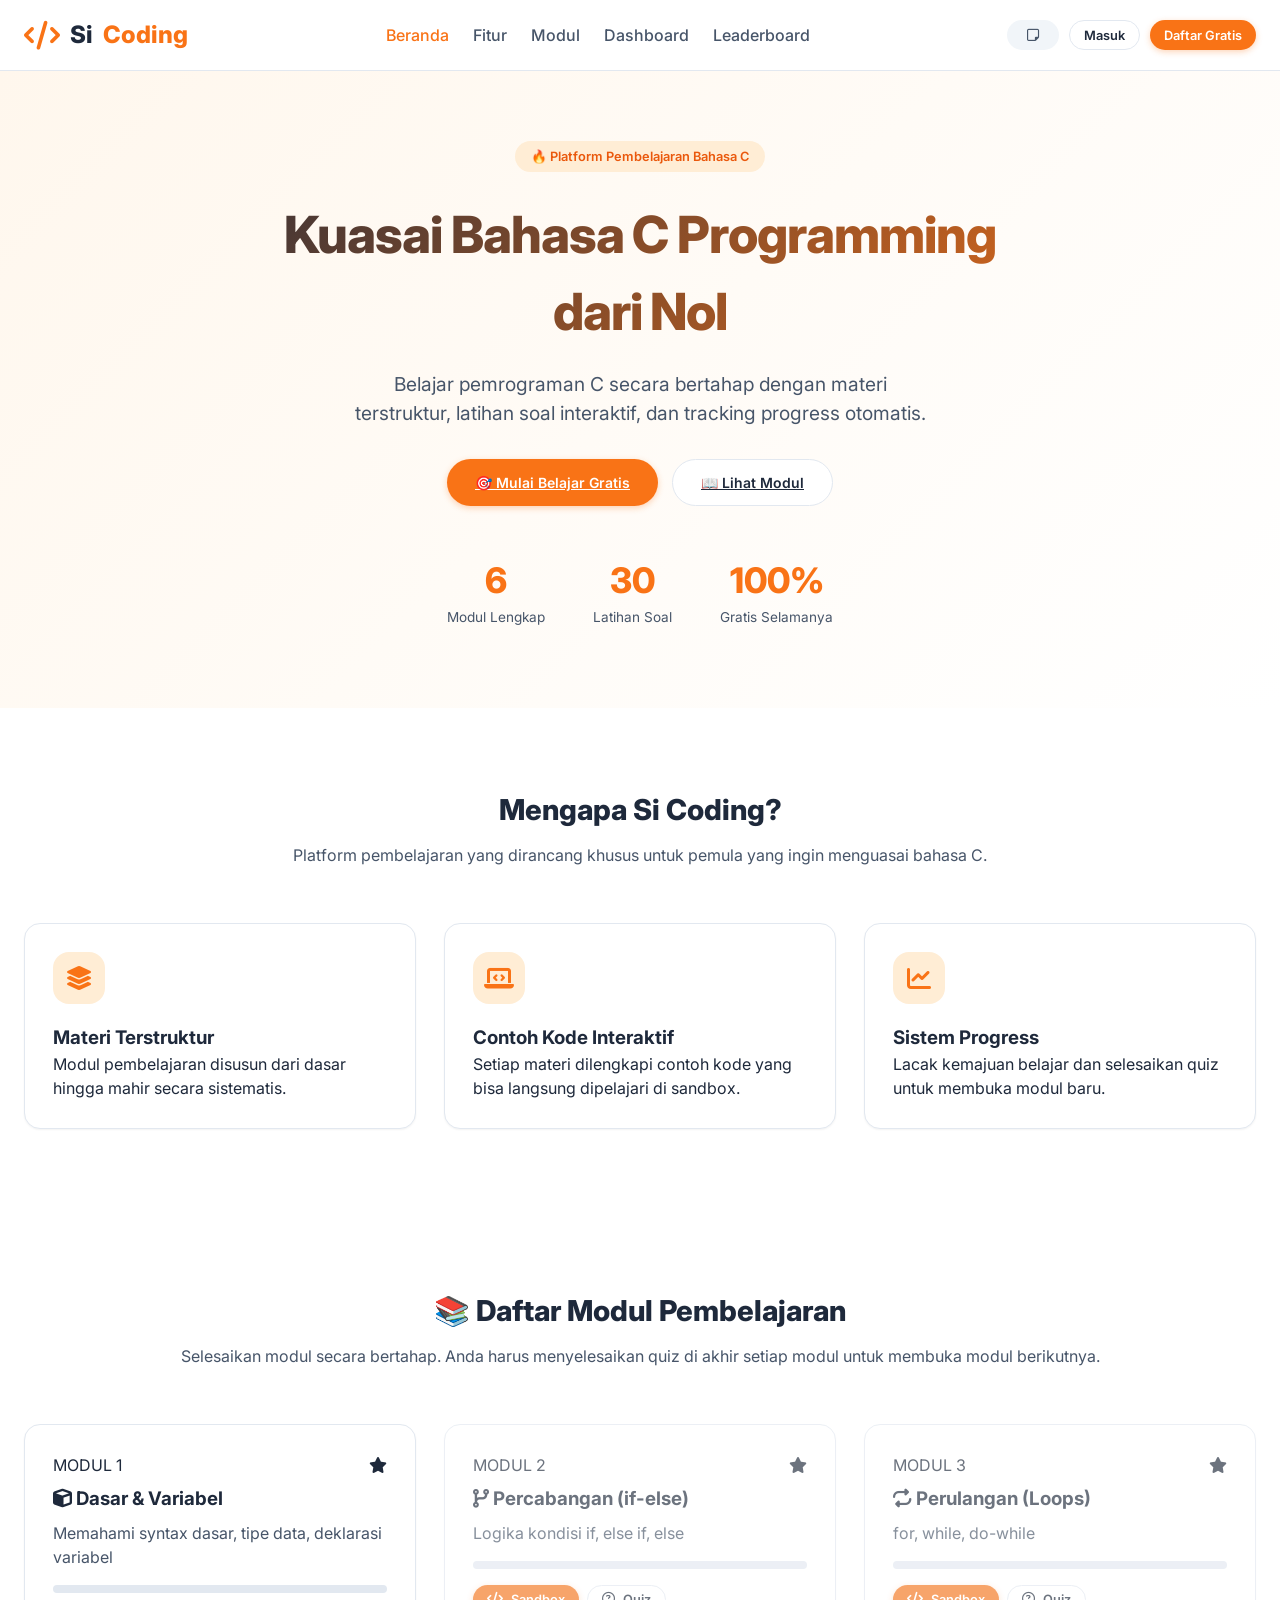
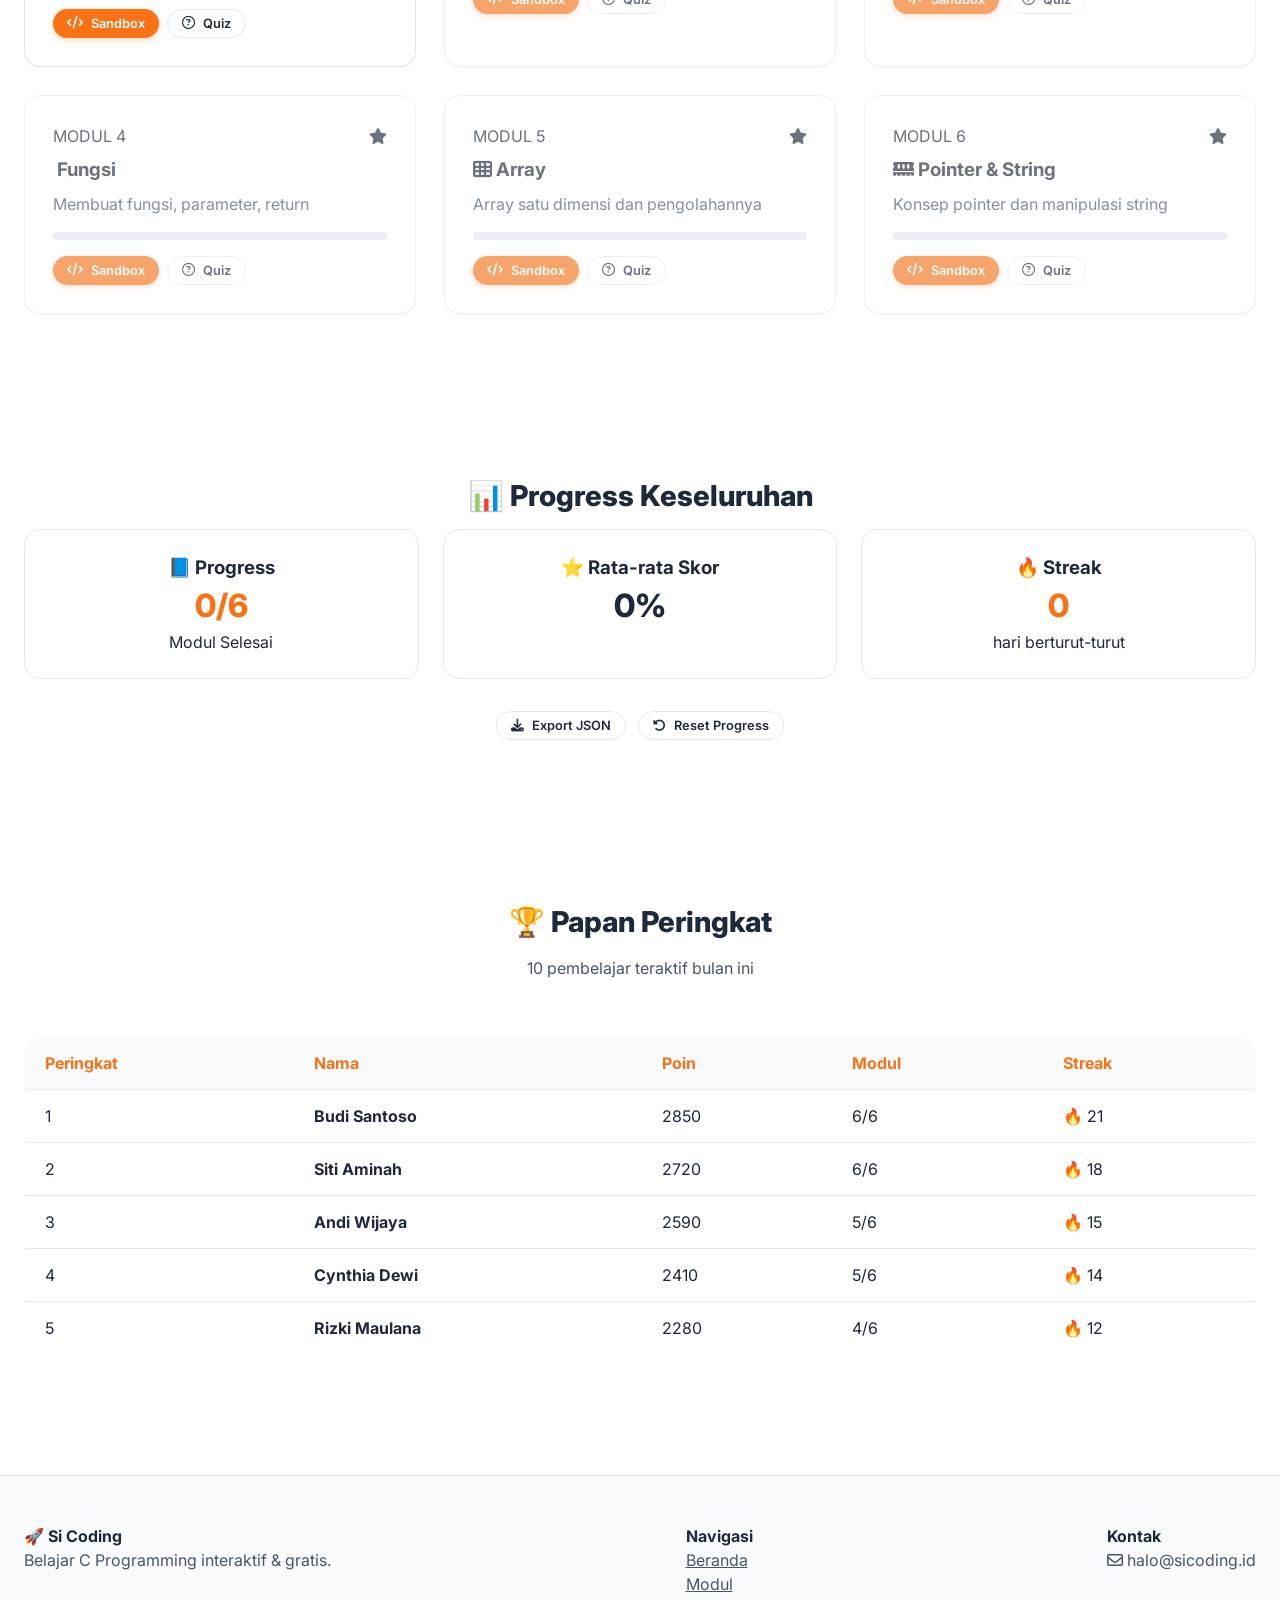
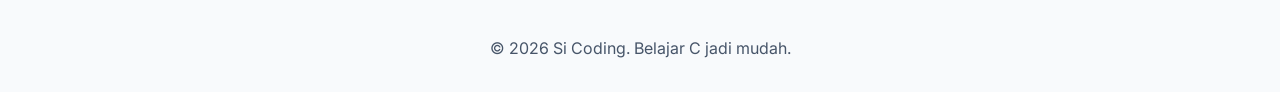
==== commit de4076ef: "Add files via upload" ====
--- a/index.html
+++ b/index.html
@@ -1,11 +1,15 @@
 <!DOCTYPE html>
 <html lang="id">
+
 <head>
     <meta charset="UTF-8">
     <meta name="viewport" content="width=device-width, initial-scale=1.0, viewport-fit=cover">
-    <meta name="description" content="Platform pembelajaran Bahasa C interaktif. Belajar C Programming dari nol dengan modul terstruktur, quiz, dan code sandbox.">
+    <meta name="description"
+        content="Platform pembelajaran Bahasa C interaktif. Belajar C Programming dari nol dengan modul terstruktur, quiz, dan code sandbox.">
     <title>Si Coding | Belajar Bahasa C Interaktif</title>
-    <link href="https://fonts.googleapis.com/css2?family=Inter:opsz,wght@14..32,300;14..32,400;14..32,500;14..32,600;14..32,700;14..32,800&display=swap" rel="stylesheet">
+    <link
+        href="https://fonts.googleapis.com/css2?family=Inter:opsz,wght@14..32,300;14..32,400;14..32,500;14..32,600;14..32,700;14..32,800&display=swap"
+        rel="stylesheet">
     <link rel="stylesheet" href="https://cdnjs.cloudflare.com/ajax/libs/font-awesome/6.4.0/css/all.min.css">
     <style>
         * {
@@ -53,14 +57,16 @@
             top: 0;
             z-index: 100;
             backdrop-filter: blur(8px);
-            background: rgba(255,255,255,0.96);
-        }
+            background: rgba(255, 255, 255, 0.96);
+        }
+
         .header-inner {
             display: flex;
             justify-content: space-between;
             align-items: center;
             height: 70px;
         }
+
         .logo {
             display: flex;
             align-items: center;
@@ -69,27 +75,34 @@
             font-size: 1.5rem;
             color: var(--gray-800);
         }
+
         .logo i {
             color: var(--orange);
             font-size: 1.8rem;
         }
+
         .logo span {
             color: var(--orange);
         }
+
         .nav {
             display: flex;
             gap: 24px;
             align-items: center;
         }
+
         .nav a {
             text-decoration: none;
             color: var(--gray-600);
             font-weight: 500;
             transition: 0.2s;
         }
-        .nav a:hover, .nav a.active {
+
+        .nav a:hover,
+        .nav a.active {
             color: var(--orange);
         }
+
         .btn {
             display: inline-flex;
             align-items: center;
@@ -104,33 +117,40 @@
             background: transparent;
             font-family: inherit;
         }
+
         .btn-primary {
             background: var(--orange);
             color: white;
-            box-shadow: 0 2px 6px rgba(249,115,22,0.3);
-        }
+            box-shadow: 0 2px 6px rgba(249, 115, 22, 0.3);
+        }
+
         .btn-primary:hover {
             background: var(--orange-dark);
             transform: translateY(-2px);
-            box-shadow: 0 8px 18px rgba(249,115,22,0.25);
-        }
+            box-shadow: 0 8px 18px rgba(249, 115, 22, 0.25);
+        }
+
         .btn-outline {
             border: 1.5px solid var(--gray-200);
             background: white;
             color: var(--gray-800);
         }
+
         .btn-outline:hover {
             border-color: var(--orange);
             color: var(--orange);
         }
+
         .btn-ghost {
             background: var(--gray-100);
             color: var(--gray-600);
         }
+
         .btn-ghost:hover {
             background: var(--gray-200);
             color: var(--orange);
         }
+
         .btn-sm {
             padding: 6px 14px;
             font-size: 0.8rem;
@@ -142,6 +162,7 @@
             padding: 70px 0 80px;
             text-align: center;
         }
+
         .hero-badge {
             display: inline-block;
             background: var(--orange-light);
@@ -152,6 +173,7 @@
             font-weight: 600;
             margin-bottom: 24px;
         }
+
         .hero h1 {
             font-size: 3.2rem;
             font-weight: 800;
@@ -162,12 +184,14 @@
             -webkit-background-clip: text;
             color: transparent;
         }
+
         .hero p {
             font-size: 1.2rem;
             color: var(--gray-600);
             max-width: 580px;
             margin: 0 auto 32px;
         }
+
         .stats {
             display: flex;
             justify-content: center;
@@ -175,14 +199,17 @@
             margin-top: 48px;
             flex-wrap: wrap;
         }
+
         .stat-item {
             text-align: center;
         }
+
         .stat-number {
             font-size: 2.2rem;
             font-weight: 800;
             color: var(--orange);
         }
+
         .stat-label {
             color: var(--gray-600);
             font-size: 0.85rem;
@@ -192,12 +219,14 @@
         .section {
             padding: 80px 0;
         }
+
         .section-title {
             font-size: 1.8rem;
             font-weight: 800;
             text-align: center;
             margin-bottom: 12px;
         }
+
         .section-sub {
             text-align: center;
             color: var(--gray-600);
@@ -205,12 +234,15 @@
         }
 
         /* Cards grid */
-        .features-grid, .modules-grid {
+        .features-grid,
+        .modules-grid {
             display: grid;
             grid-template-columns: repeat(auto-fit, minmax(300px, 1fr));
             gap: 28px;
         }
-        .feature-card, .module-card {
+
+        .feature-card,
+        .module-card {
             background: white;
             border: 1px solid var(--gray-200);
             border-radius: var(--radius-lg);
@@ -218,11 +250,14 @@
             transition: all 0.25s;
             box-shadow: var(--shadow-sm);
         }
-        .feature-card:hover, .module-card:hover {
+
+        .feature-card:hover,
+        .module-card:hover {
             transform: translateY(-4px);
             border-color: var(--orange);
             box-shadow: var(--shadow-lg);
         }
+
         .feature-icon {
             width: 52px;
             height: 52px;
@@ -235,20 +270,24 @@
             color: var(--orange);
             margin-bottom: 20px;
         }
+
         .module-card.completed {
             border-left: 4px solid var(--orange);
         }
+
         .module-card.locked {
             opacity: 0.65;
             pointer-events: none;
             filter: grayscale(0.05);
         }
+
         .progress-bar {
             height: 8px;
             background: var(--gray-200);
             border-radius: 20px;
             margin: 16px 0;
         }
+
         .progress-fill {
             background: var(--orange);
             width: 0%;
@@ -256,11 +295,13 @@
             border-radius: 20px;
             transition: width 0.3s;
         }
+
         .bookmark-star {
             cursor: pointer;
             color: var(--gray-400);
             transition: 0.2s;
         }
+
         .bookmark-star.bookmarked {
             color: var(--orange);
         }
@@ -272,6 +313,7 @@
             gap: 24px;
             margin-bottom: 32px;
         }
+
         .dashboard-card {
             background: white;
             border: 1px solid var(--gray-200);
@@ -279,6 +321,7 @@
             padding: 24px;
             text-align: center;
         }
+
         .leaderboard-table {
             width: 100%;
             background: white;
@@ -287,11 +330,14 @@
             overflow: hidden;
             border: 1px solid var(--gray-200);
         }
-        .leaderboard-table th, .leaderboard-table td {
+
+        .leaderboard-table th,
+        .leaderboard-table td {
             padding: 14px 20px;
             text-align: left;
             border-bottom: 1px solid var(--gray-200);
         }
+
         .leaderboard-table th {
             background: var(--gray-50);
             color: var(--orange);
@@ -302,16 +348,18 @@
             display: none;
             position: fixed;
             inset: 0;
-            background: rgba(0,0,0,0.6);
+            background: rgba(0, 0, 0, 0.6);
             backdrop-filter: blur(6px);
             z-index: 1000;
             justify-content: center;
             align-items: center;
             padding: 20px;
         }
+
         .modal-overlay.active {
             display: flex;
         }
+
         .modal-content {
             background: white;
             border-radius: var(--radius-xl);
@@ -322,6 +370,7 @@
             border: 1px solid var(--gray-200);
             box-shadow: var(--shadow-lg);
         }
+
         .modal-header {
             padding: 18px 24px;
             border-bottom: 1px solid var(--gray-200);
@@ -329,9 +378,11 @@
             justify-content: space-between;
             align-items: center;
         }
+
         .modal-body {
             padding: 24px;
         }
+
         .code-editor {
             background: #0f172a;
             border-radius: 12px;
@@ -343,6 +394,7 @@
             border: none;
             resize: vertical;
         }
+
         .console-output {
             background: #0f172a;
             border-radius: 12px;
@@ -352,6 +404,7 @@
             color: #10b981;
             margin-top: 12px;
         }
+
         .quiz-option {
             display: block;
             width: 100%;
@@ -364,13 +417,16 @@
             cursor: pointer;
             transition: 0.2s;
         }
+
         .quiz-option:hover {
             border-color: var(--orange);
         }
+
         .quiz-option.selected {
             border-color: var(--orange);
             background: var(--orange-light);
         }
+
         .toast-container {
             position: fixed;
             bottom: 24px;
@@ -380,6 +436,7 @@
             flex-direction: column;
             gap: 10px;
         }
+
         .toast {
             background: white;
             border-left: 4px solid var(--orange);
@@ -387,18 +444,35 @@
             border-radius: 12px;
             box-shadow: var(--shadow-md);
         }
+
         .footer {
             background: var(--gray-50);
             border-top: 1px solid var(--gray-200);
             padding: 48px 0 32px;
             margin-top: 40px;
         }
+
         @media (max-width: 768px) {
-            .nav { display: none; }
-            .mobile-menu-toggle { display: block; background: none; border: none; font-size: 1.5rem; }
-            .hero h1 { font-size: 2rem; }
-        }
-        .mobile-menu-toggle { display: none; }
+            .nav {
+                display: none;
+            }
+
+            .mobile-menu-toggle {
+                display: block;
+                background: none;
+                border: none;
+                font-size: 1.5rem;
+            }
+
+            .hero h1 {
+                font-size: 2rem;
+            }
+        }
+
+        .mobile-menu-toggle {
+            display: none;
+        }
+
         .notes-panel {
             position: fixed;
             right: 0;
@@ -413,165 +487,252 @@
             padding: 24px;
             overflow-y: auto;
         }
-        .notes-panel.open { transform: translateX(0); }
-        .confetti { position: fixed; inset: 0; pointer-events: none; z-index: 9998; }
+
+        .notes-panel.open {
+            transform: translateX(0);
+        }
+
+        .confetti {
+            position: fixed;
+            inset: 0;
+            pointer-events: none;
+            z-index: 9998;
+        }
     </style>
 </head>
+
 <body>
 
-<header class="header">
-    <div class="container header-inner">
-        <div class="logo"><i class="fa-solid fa-code"></i> Si<span>Coding</span></div>
-        <button class="mobile-menu-toggle" id="mobileMenuToggle"><i class="fa-solid fa-bars"></i></button>
-        <nav class="nav" id="mainNav">
-            <a href="#hero" class="active">Beranda</a>
-            <a href="#fitur">Fitur</a>
-            <a href="#modul">Modul</a>
-            <a href="#dashboard">Dashboard</a>
-            <a href="#leaderboard">Leaderboard</a>
-        </nav>
-        <div style="display: flex; gap: 10px;">
-            <button class="btn btn-ghost" id="notesToggle"><i class="fa-regular fa-note-sticky"></i></button>
-            <button class="btn btn-outline btn-sm" id="loginBtn">Masuk</button>
-            <button class="btn btn-primary btn-sm" id="registerBtn">Daftar Gratis</button>
+    <header class="header">
+        <div class="container header-inner">
+            <div class="logo"><i class="fa-solid fa-code"></i> Si<span>Coding</span></div>
+            <button class="mobile-menu-toggle" id="mobileMenuToggle"><i class="fa-solid fa-bars"></i></button>
+            <nav class="nav" id="mainNav">
+                <a href="#hero" class="active">Beranda</a>
+                <a href="#fitur">Fitur</a>
+                <a href="#modul">Modul</a>
+                <a href="#dashboard">Dashboard</a>
+                <a href="#leaderboard">Leaderboard</a>
+            </nav>
+            <div style="display: flex; gap: 10px;">
+                <button class="btn btn-ghost" id="notesToggle"><i class="fa-regular fa-note-sticky"></i></button>
+                <button class="btn btn-outline btn-sm" id="loginBtn">Masuk</button>
+                <button class="btn btn-primary btn-sm" id="registerBtn">Daftar Gratis</button>
+            </div>
+        </div>
+    </header>
+
+    <main>
+        <!-- Hero section -->
+        <section class="hero" id="hero">
+            <div class="container">
+                <div class="hero-badge">🔥 Platform Pembelajaran Bahasa C</div>
+                <h1>Kuasai Bahasa C Programming<br>dari Nol</h1>
+                <p>Belajar pemrograman C secara bertahap dengan materi terstruktur, latihan soal interaktif, dan
+                    tracking progress otomatis.</p>
+                <div style="display: flex; gap: 14px; justify-content: center; flex-wrap: wrap;">
+                    <a href="#modul" class="btn btn-primary" style="padding: 12px 28px;">🎯 Mulai Belajar Gratis</a>
+                    <a href="#fitur" class="btn btn-outline" style="padding: 12px 28px;">📖 Lihat Modul</a>
+                </div>
+                <div class="stats">
+                    <div class="stat-item">
+                        <div class="stat-number" data-count="6">0</div>
+                        <div class="stat-label">Modul Lengkap</div>
+                    </div>
+                    <div class="stat-item">
+                        <div class="stat-number" data-count="30">0</div>
+                        <div class="stat-label">Latihan Soal</div>
+                    </div>
+                    <div class="stat-item">
+                        <div class="stat-number" data-count="100">0</div>
+                        <div class="stat-label">Gratis Selamanya</div>
+                    </div>
+                </div>
+            </div>
+        </section>
+
+        <!-- Fitur Mengapa Si Coding -->
+        <section class="section" id="fitur">
+            <div class="container">
+                <h2 class="section-title">Mengapa Si Coding?</h2>
+                <p class="section-sub">Platform pembelajaran yang dirancang khusus untuk pemula yang ingin menguasai
+                    bahasa C.</p>
+                <div class="features-grid">
+                    <div class="feature-card">
+                        <div class="feature-icon"><i class="fa-solid fa-layer-group"></i></div>
+                        <h3>Materi Terstruktur</h3>
+                        <p>Modul pembelajaran disusun dari dasar hingga mahir secara sistematis.</p>
+                    </div>
+                    <div class="feature-card">
+                        <div class="feature-icon"><i class="fa-solid fa-laptop-code"></i></div>
+                        <h3>Contoh Kode Interaktif</h3>
+                        <p>Setiap materi dilengkapi contoh kode yang bisa langsung dipelajari di sandbox.</p>
+                    </div>
+                    <div class="feature-card">
+                        <div class="feature-icon"><i class="fa-solid fa-chart-line"></i></div>
+                        <h3>Sistem Progress</h3>
+                        <p>Lacak kemajuan belajar dan selesaikan quiz untuk membuka modul baru.</p>
+                    </div>
+                </div>
+            </div>
+        </section>
+
+        <!-- Daftar Modul -->
+        <section class="section" id="modul">
+            <div class="container">
+                <h2 class="section-title">📚 Daftar Modul Pembelajaran</h2>
+                <p class="section-sub">Selesaikan modul secara bertahap. Anda harus menyelesaikan quiz di akhir setiap
+                    modul untuk membuka modul berikutnya.</p>
+                <div class="modules-grid" id="modulesGrid"></div>
+            </div>
+        </section>
+
+        <!-- Dashboard -->
+        <section class="section" id="dashboard">
+            <div class="container">
+                <h2 class="section-title">📊 Progress Keseluruhan</h2>
+                <div class="dashboard-grid" id="dashboardGrid"></div>
+                <div style="display: flex; gap: 12px; justify-content: center; margin-top: 20px;">
+                    <button class="btn btn-outline btn-sm" id="exportBtn"><i class="fa-solid fa-download"></i> Export
+                        JSON</button>
+                    <button class="btn btn-outline btn-sm" id="resetBtn"><i class="fa-solid fa-rotate-left"></i> Reset
+                        Progress</button>
+                </div>
+            </div>
+        </section>
+
+        <!-- Leaderboard -->
+        <section class="section" id="leaderboard">
+            <div class="container">
+                <h2 class="section-title">🏆 Papan Peringkat</h2>
+                <p class="section-sub">10 pembelajar teraktif bulan ini</p>
+                <div style="overflow-x: auto;">
+                    <table class="leaderboard-table">
+                        <thead>
+                            <tr>
+                                <th>Peringkat</th>
+                                <th>Nama</th>
+                                <th>Poin</th>
+                                <th>Modul</th>
+                                <th>Streak</th>
+                            </tr>
+                        </thead>
+                        <tbody id="leaderboardBody"></tbody>
+                    </table>
+                </div>
+            </div>
+        </section>
+    </main>
+
+    <footer class="footer">
+        <div class="container" style="display: flex; justify-content: space-between; flex-wrap: wrap; gap: 32px;">
+            <div>
+                <h4>🚀 Si Coding</h4>
+                <p style="color: var(--gray-600);">Belajar C Programming interaktif & gratis.</p>
+            </div>
+            <div>
+                <h4>Navigasi</h4>
+                <ul style="list-style: none;">
+                    <li><a href="#hero" style="color: var(--gray-600);">Beranda</a></li>
+                    <li><a href="#modul" style="color: var(--gray-600);">Modul</a></li>
+                </ul>
+            </div>
+            <div>
+                <h4>Kontak</h4>
+                <p style="color: var(--gray-600);"><i class="fa-regular fa-envelope"></i> halo@sicoding.id</p>
+            </div>
+        </div>
+        <div class="container" style="text-align: center; margin-top: 40px; color: var(--gray-600);">&copy; 2026 Si
+            Coding. Belajar C jadi mudah.</div>
+    </footer>
+
+    <!-- Modals -->
+    <div class="modal-overlay" id="sandboxOverlay">
+        <div class="modal-content">
+            <div class="modal-header">
+                <h3 id="sandboxTitle">🧪 Code Sandbox C</h3><button class="btn btn-ghost btn-sm"
+                    id="closeSandbox">&times;</button>
+            </div>
+            <div class="modal-body"><textarea class="code-editor" id="codeEditor"
+                    rows="8">#include <stdio.h>\n\nint main() {\n    printf("Halo, C Programming!\\n");\n    return 0;\n}</textarea>
+                <div style="margin: 12px 0;"><button class="btn btn-primary btn-sm" id="runCodeBtn"><i
+                            class="fa-solid fa-play"></i> Jalankan</button><button class="btn btn-outline btn-sm"
+                        id="resetCodeBtn">Reset</button></div>
+                <div class="console-output" id="consoleOutput">// Output akan muncul di sini...</div>
+                <div class="hint-box"
+                    style="margin-top: 12px; cursor: pointer; background: var(--orange-light); padding: 8px 12px; border-radius: 12px;"
+                    id="hintBox"><strong>💡 Tips</strong> <span id="hintContent"></span></div>
+            </div>
         </div>
     </div>
-</header>
-
-<main>
-    <!-- Hero section -->
-    <section class="hero" id="hero">
-        <div class="container">
-            <div class="hero-badge">🔥 Platform Pembelajaran Bahasa C</div>
-            <h1>Kuasai Bahasa C Programming<br>dari Nol</h1>
-            <p>Belajar pemrograman C secara bertahap dengan materi terstruktur, latihan soal interaktif, dan tracking progress otomatis.</p>
-            <div style="display: flex; gap: 14px; justify-content: center; flex-wrap: wrap;">
-                <a href="#modul" class="btn btn-primary" style="padding: 12px 28px;">🎯 Mulai Belajar Gratis</a>
-                <a href="#fitur" class="btn btn-outline" style="padding: 12px 28px;">📖 Lihat Modul</a>
-            </div>
-            <div class="stats">
-                <div class="stat-item"><div class="stat-number" data-count="6">0</div><div class="stat-label">Modul Lengkap</div></div>
-                <div class="stat-item"><div class="stat-number" data-count="30">0</div><div class="stat-label">Latihan Soal</div></div>
-                <div class="stat-item"><div class="stat-number" data-count="100">0</div><div class="stat-label">Gratis Selamanya</div></div>
-            </div>
-        </div>
-    </section>
-
-    <!-- Fitur Mengapa Si Coding -->
-    <section class="section" id="fitur">
-        <div class="container">
-            <h2 class="section-title">Mengapa Si Coding?</h2>
-            <p class="section-sub">Platform pembelajaran yang dirancang khusus untuk pemula yang ingin menguasai bahasa C.</p>
-            <div class="features-grid">
-                <div class="feature-card"><div class="feature-icon"><i class="fa-solid fa-layer-group"></i></div><h3>Materi Terstruktur</h3><p>Modul pembelajaran disusun dari dasar hingga mahir secara sistematis.</p></div>
-                <div class="feature-card"><div class="feature-icon"><i class="fa-solid fa-laptop-code"></i></div><h3>Contoh Kode Interaktif</h3><p>Setiap materi dilengkapi contoh kode yang bisa langsung dipelajari di sandbox.</p></div>
-                <div class="feature-card"><div class="feature-icon"><i class="fa-solid fa-chart-line"></i></div><h3>Sistem Progress</h3><p>Lacak kemajuan belajar dan selesaikan quiz untuk membuka modul baru.</p></div>
-            </div>
-        </div>
-    </section>
-
-    <!-- Daftar Modul -->
-    <section class="section" id="modul">
-        <div class="container">
-            <h2 class="section-title">📚 Daftar Modul Pembelajaran</h2>
-            <p class="section-sub">Selesaikan modul secara bertahap. Anda harus menyelesaikan quiz di akhir setiap modul untuk membuka modul berikutnya.</p>
-            <div class="modules-grid" id="modulesGrid"></div>
-        </div>
-    </section>
-
-    <!-- Dashboard -->
-    <section class="section" id="dashboard">
-        <div class="container">
-            <h2 class="section-title">📊 Progress Keseluruhan</h2>
-            <div class="dashboard-grid" id="dashboardGrid"></div>
-            <div style="display: flex; gap: 12px; justify-content: center; margin-top: 20px;">
-                <button class="btn btn-outline btn-sm" id="exportBtn"><i class="fa-solid fa-download"></i> Export JSON</button>
-                <button class="btn btn-outline btn-sm" id="resetBtn"><i class="fa-solid fa-rotate-left"></i> Reset Progress</button>
-            </div>
-        </div>
-    </section>
-
-    <!-- Leaderboard -->
-    <section class="section" id="leaderboard">
-        <div class="container">
-            <h2 class="section-title">🏆 Papan Peringkat</h2>
-            <p class="section-sub">10 pembelajar teraktif bulan ini</p>
-            <div style="overflow-x: auto;">
-                <table class="leaderboard-table">
-                    <thead><tr><th>Peringkat</th><th>Nama</th><th>Poin</th><th>Modul</th><th>Streak</th></tr></thead>
-                    <tbody id="leaderboardBody"></tbody>
-                </table>
-            </div>
-        </div>
-    </section>
-</main>
-
-<footer class="footer">
-    <div class="container" style="display: flex; justify-content: space-between; flex-wrap: wrap; gap: 32px;">
-        <div><h4>🚀 Si Coding</h4><p style="color: var(--gray-600);">Belajar C Programming interaktif & gratis.</p></div>
-        <div><h4>Navigasi</h4><ul style="list-style: none;"><li><a href="#hero" style="color: var(--gray-600);">Beranda</a></li><li><a href="#modul" style="color: var(--gray-600);">Modul</a></li></ul></div>
-        <div><h4>Kontak</h4><p style="color: var(--gray-600);"><i class="fa-regular fa-envelope"></i> halo@sicoding.id</p></div>
+    <div class="modal-overlay" id="quizOverlay">
+        <div class="modal-content" id="quizModal"></div>
     </div>
-    <div class="container" style="text-align: center; margin-top: 40px; color: var(--gray-600);">&copy; 2026 Si Coding. Belajar C jadi mudah.</div>
-</footer>
-
-<!-- Modals -->
-<div class="modal-overlay" id="sandboxOverlay"><div class="modal-content"><div class="modal-header"><h3 id="sandboxTitle">🧪 Code Sandbox C</h3><button class="btn btn-ghost btn-sm" id="closeSandbox">&times;</button></div><div class="modal-body"><textarea class="code-editor" id="codeEditor" rows="8">#include <stdio.h>\n\nint main() {\n    printf("Halo, C Programming!\\n");\n    return 0;\n}</textarea><div style="margin: 12px 0;"><button class="btn btn-primary btn-sm" id="runCodeBtn"><i class="fa-solid fa-play"></i> Jalankan</button><button class="btn btn-outline btn-sm" id="resetCodeBtn">Reset</button></div><div class="console-output" id="consoleOutput">// Output akan muncul di sini...</div><div class="hint-box" style="margin-top: 12px; cursor: pointer; background: var(--orange-light); padding: 8px 12px; border-radius: 12px;" id="hintBox"><strong>💡 Tips</strong> <span id="hintContent"></span></div></div></div></div>
-<div class="modal-overlay" id="quizOverlay"><div class="modal-content" id="quizModal"></div></div>
-<div class="modal-overlay" id="certificateOverlay"><div class="modal-content" id="certificateContent"></div></div>
-<div class="notes-panel" id="notesPanel"><h3>📝 Catatan Saya</h3><p>Modul: <strong id="notesModuleLabel">-</strong></p><textarea id="notesTextarea" rows="5" placeholder="Tulis catatan belajar C..."></textarea><button class="btn btn-primary btn-sm" id="saveNotesBtn" style="width:100%; margin-top: 12px;">💾 Simpan</button><hr style="margin: 16px 0;"><h4>⭐ Bookmark Modul</h4><div id="bookmarkList"></div><button class="btn btn-outline btn-sm" id="closeNotesPanel" style="margin-top:16px;">Tutup Panel</button></div>
-<div class="toast-container" id="toastContainer"></div>
-<div class="confetti" id="confettiContainer"></div>
-
-<script>
-    // Data modul Bahasa C
-    const modules = [
-        { id:1, title:"Dasar & Variabel", desc:"Memahami syntax dasar, tipe data, deklarasi variabel", icon:"fa-solid fa-cube", duration:"25 menit", defaultCode:"#include <stdio.h>\nint main() {\n    int umur = 20;\n    printf(\"Umur: %d\\n\", umur);\n    return 0;\n}", hint:"Gunakan %d untuk integer, %f untuk float.", quiz:[{q:"Apa fungsi `#include <stdio.h>`?", opts:["Menjalankan program","Menyertakan library input-output","Mendeklarasikan variabel"],answer:1},{q:"Tipe data untuk bilangan bulat?",opts:["float","char","int"],answer:2},{q:"Simbol komentar satu baris di C?",opts:["//","/* */","#"],answer:0}] },
-        { id:2, title:"Percabangan (if-else)", desc:"Logika kondisi if, else if, else", icon:"fa-solid fa-code-branch", duration:"30 menit", defaultCode:"#include <stdio.h>\nint main() {\n    int nilai = 85;\n    if(nilai >= 80) printf(\"Lulus\\n\");\n    else printf(\"Remidi\\n\");\n    return 0;\n}", hint:"Gunakan if untuk percabangan.", quiz:[{q:"Output jika nilai = 70? (if nilai>=80)",opts:["Lulus","Remidi","Error"],answer:1},{q:"Operator logika AND di C?",opts:["&","&&","and"],answer:1},{q:"else if digunakan untuk?",opts:["Perulangan","Percabangan bertingkat","Deklarasi"],answer:1}] },
-        { id:3, title:"Perulangan (Loops)", desc:"for, while, do-while", icon:"fa-solid fa-repeat", duration:"35 menit", defaultCode:"#include <stdio.h>\nint main() {\n    for(int i=1; i<=3; i++) {\n        printf(\"Iterasi %d\\n\", i);\n    }\n    return 0;\n}", hint:"Hati-hati infinite loop!", quiz:[{q:"Perulangan for (i=0;i<3;i++) berapa kali?",opts:["2","3","4"],answer:1},{q:"Keyword untuk keluar dari loop?",opts:["break","exit","continue"],answer:0},{q:"Loop yang menjamin minimal 1x eksekusi?",opts:["for","while","do-while"],answer:2}] },
-        { id:4, title:"Fungsi", desc:"Membuat fungsi, parameter, return", icon:"fa-solid fa-function", duration:"30 menit", defaultCode:"#include <stdio.h>\nint tambah(int a, int b) {\n    return a + b;\n}\nint main() {\n    int hasil = tambah(5,3);\n    printf(\"Hasil: %d\\n\", hasil);\n    return 0;\n}", hint:"Fungsi dapat mengembalikan nilai dengan return.", quiz:[{q:"Keyword mengembalikan nilai?",opts:["return","void","break"],answer:0},{q:"Tipe data fungsi yang tidak mengembalikan nilai?",opts:["int","float","void"],answer:2},{q:"Parameter fungsi bersifat?",opts:["Lokal","Global","Statis"],answer:0}] },
-        { id:5, title:"Array", desc:"Array satu dimensi dan pengolahannya", icon:"fa-solid fa-table-cells", duration:"30 menit", defaultCode:"#include <stdio.h>\nint main() {\n    int angka[3] = {10,20,30};\n    printf(\"Elemen pertama: %d\\n\", angka[0]);\n    return 0;\n}", hint:"Indeks array dimulai dari 0.", quiz:[{q:"Indeks pertama array?",opts:["1","0","-1"],answer:1},{q:"Deklarasi array 5 integer benar?",opts:["int arr[5];","array int[5];","int arr(5);"],answer:0},{q:"Mengakses elemen ke-3?",opts:["arr[2]","arr[3]","arr(3)"],answer:0}] },
-        { id:6, title:"Pointer & String", desc:"Konsep pointer dan manipulasi string", icon:"fa-solid fa-memory", duration:"40 menit", defaultCode:"#include <stdio.h>\nint main() {\n    char nama[] = \"Si Coding\";\n    printf(\"Halo %s\\n\", nama);\n    return 0;\n}", hint:"Pointer menyimpan alamat memori.", quiz:[{q:"Operator alamat di C?",opts:["*","&","#"],answer:1},{q:"String diakhiri dengan?",opts:["\\n","\\0","\\t"],answer:1},{q:"Deklarasi pointer ke integer?",opts:["int *ptr;","ptr int;","int& ptr;"],answer:0}] }
-    ];
-
-    let state = {
-        moduleProgress: {},
-        streakDates: [],
-        totalTimeSpent: 0,
-        currentQuizModule: null,
-        quizAnswers: [],
-        quizTimer: null,
-        quizIndex: 0
-    };
-
-    function loadState() {
-        let saved = localStorage.getItem("cState");
-        if(saved) Object.assign(state, JSON.parse(saved));
-        modules.forEach(m => {
-            if(!state.moduleProgress[m.id]) state.moduleProgress[m.id] = { completed: false, quizScore: 0, code: m.defaultCode, notes: "", bookmarked: false };
-        });
-    }
-    function saveState() { localStorage.setItem("cState", JSON.stringify(state)); }
-
-    function showToast(msg, type="info") {
-        let cont = document.getElementById("toastContainer");
-        let t = document.createElement("div");
-        t.className = "toast";
-        t.innerHTML = `<i class="fa-regular fa-bell"></i> ${msg}`;
-        cont.appendChild(t);
-        setTimeout(() => t.remove(), 2500);
-    }
-
-    function triggerConfetti() { for(let i=0;i<60;i++){ let c=document.createElement("div"); c.style.position="absolute"; c.style.width=Math.random()*8+5+"px"; c.style.height=c.style.width; c.style.backgroundColor=["#f97316","#ea580c","#fb923c"][Math.floor(Math.random()*3)]; c.style.left=Math.random()*100+"%"; c.style.top="-20px"; c.style.animation="fall 2s linear forwards"; document.getElementById("confettiContainer").appendChild(c); setTimeout(()=>c.remove(),2000); } }
-    const style = document.createElement("style"); style.textContent = `@keyframes fall { to { transform: translateY(100vh) rotate(360deg); opacity:0; } }`; document.head.appendChild(style);
-
-    function renderModules() {
-        let grid = document.getElementById("modulesGrid");
-        grid.innerHTML = modules.map((m, idx) => {
-            let prog = state.moduleProgress[m.id];
-            let prevCompleted = idx===0 || state.moduleProgress[modules[idx-1].id]?.completed;
-            let locked = !prevCompleted && idx!==0;
-            return `<div class="module-card ${prog.completed ? 'completed' : ''} ${locked ? 'locked' : ''}" data-id="${m.id}">
+    <div class="modal-overlay" id="certificateOverlay">
+        <div class="modal-content" id="certificateContent"></div>
+    </div>
+    <div class="notes-panel" id="notesPanel">
+        <h3>📝 Catatan Saya</h3>
+        <p>Modul: <strong id="notesModuleLabel">-</strong></p><textarea id="notesTextarea" rows="5"
+            placeholder="Tulis catatan belajar C..."></textarea><button class="btn btn-primary btn-sm" id="saveNotesBtn"
+            style="width:100%; margin-top: 12px;">💾 Simpan</button>
+        <hr style="margin: 16px 0;">
+        <h4>⭐ Bookmark Modul</h4>
+        <div id="bookmarkList"></div><button class="btn btn-outline btn-sm" id="closeNotesPanel"
+            style="margin-top:16px;">Tutup Panel</button>
+    </div>
+    <div class="toast-container" id="toastContainer"></div>
+    <div class="confetti" id="confettiContainer"></div>
+
+    <script>
+        // Data modul Bahasa C
+        const modules = [
+            { id: 1, title: "Dasar & Variabel", desc: "Memahami syntax dasar, tipe data, deklarasi variabel", icon: "fa-solid fa-cube", duration: "25 menit", defaultCode: "#include <stdio.h>\nint main() {\n    int umur = 20;\n    printf(\"Umur: %d\\n\", umur);\n    return 0;\n}", hint: "Gunakan %d untuk integer, %f untuk float.", quiz: [{ q: "Apa fungsi `#include <stdio.h>`?", opts: ["Menjalankan program", "Menyertakan library input-output", "Mendeklarasikan variabel"], answer: 1 }, { q: "Tipe data untuk bilangan bulat?", opts: ["float", "char", "int"], answer: 2 }, { q: "Simbol komentar satu baris di C?", opts: ["//", "/* */", "#"], answer: 0 }] },
+            { id: 2, title: "Percabangan (if-else)", desc: "Logika kondisi if, else if, else", icon: "fa-solid fa-code-branch", duration: "30 menit", defaultCode: "#include <stdio.h>\nint main() {\n    int nilai = 85;\n    if(nilai >= 80) printf(\"Lulus\\n\");\n    else printf(\"Remidi\\n\");\n    return 0;\n}", hint: "Gunakan if untuk percabangan.", quiz: [{ q: "Output jika nilai = 70? (if nilai>=80)", opts: ["Lulus", "Remidi", "Error"], answer: 1 }, { q: "Operator logika AND di C?", opts: ["&", "&&", "and"], answer: 1 }, { q: "else if digunakan untuk?", opts: ["Perulangan", "Percabangan bertingkat", "Deklarasi"], answer: 1 }] },
+            { id: 3, title: "Perulangan (Loops)", desc: "for, while, do-while", icon: "fa-solid fa-repeat", duration: "35 menit", defaultCode: "#include <stdio.h>\nint main() {\n    for(int i=1; i<=3; i++) {\n        printf(\"Iterasi %d\\n\", i);\n    }\n    return 0;\n}", hint: "Hati-hati infinite loop!", quiz: [{ q: "Perulangan for (i=0;i<3;i++) berapa kali?", opts: ["2", "3", "4"], answer: 1 }, { q: "Keyword untuk keluar dari loop?", opts: ["break", "exit", "continue"], answer: 0 }, { q: "Loop yang menjamin minimal 1x eksekusi?", opts: ["for", "while", "do-while"], answer: 2 }] },
+            { id: 4, title: "Fungsi", desc: "Membuat fungsi, parameter, return", icon: "fa-solid fa-function", duration: "30 menit", defaultCode: "#include <stdio.h>\nint tambah(int a, int b) {\n    return a + b;\n}\nint main() {\n    int hasil = tambah(5,3);\n    printf(\"Hasil: %d\\n\", hasil);\n    return 0;\n}", hint: "Fungsi dapat mengembalikan nilai dengan return.", quiz: [{ q: "Keyword mengembalikan nilai?", opts: ["return", "void", "break"], answer: 0 }, { q: "Tipe data fungsi yang tidak mengembalikan nilai?", opts: ["int", "float", "void"], answer: 2 }, { q: "Parameter fungsi bersifat?", opts: ["Lokal", "Global", "Statis"], answer: 0 }] },
+            { id: 5, title: "Array", desc: "Array satu dimensi dan pengolahannya", icon: "fa-solid fa-table-cells", duration: "30 menit", defaultCode: "#include <stdio.h>\nint main() {\n    int angka[3] = {10,20,30};\n    printf(\"Elemen pertama: %d\\n\", angka[0]);\n    return 0;\n}", hint: "Indeks array dimulai dari 0.", quiz: [{ q: "Indeks pertama array?", opts: ["1", "0", "-1"], answer: 1 }, { q: "Deklarasi array 5 integer benar?", opts: ["int arr[5];", "array int[5];", "int arr(5);"], answer: 0 }, { q: "Mengakses elemen ke-3?", opts: ["arr[2]", "arr[3]", "arr(3)"], answer: 0 }] },
+            { id: 6, title: "Pointer & String", desc: "Konsep pointer dan manipulasi string", icon: "fa-solid fa-memory", duration: "40 menit", defaultCode: "#include <stdio.h>\nint main() {\n    char nama[] = \"Si Coding\";\n    printf(\"Halo %s\\n\", nama);\n    return 0;\n}", hint: "Pointer menyimpan alamat memori.", quiz: [{ q: "Operator alamat di C?", opts: ["*", "&", "#"], answer: 1 }, { q: "String diakhiri dengan?", opts: ["\\n", "\\0", "\\t"], answer: 1 }, { q: "Deklarasi pointer ke integer?", opts: ["int *ptr;", "ptr int;", "int& ptr;"], answer: 0 }] }
+        ];
+
+        let state = {
+            moduleProgress: {},
+            streakDates: [],
+            totalTimeSpent: 0,
+            currentQuizModule: null,
+            quizAnswers: [],
+            quizTimer: null,
+            quizIndex: 0
+        };
+
+        function loadState() {
+            let saved = localStorage.getItem("cState");
+            if (saved) Object.assign(state, JSON.parse(saved));
+            modules.forEach(m => {
+                if (!state.moduleProgress[m.id]) state.moduleProgress[m.id] = { completed: false, quizScore: 0, code: m.defaultCode, notes: "", bookmarked: false };
+            });
+        }
+        function saveState() { localStorage.setItem("cState", JSON.stringify(state)); }
+
+        function showToast(msg, type = "info") {
+            let cont = document.getElementById("toastContainer");
+            let t = document.createElement("div");
+            t.className = "toast";
+            t.innerHTML = `<i class="fa-regular fa-bell"></i> ${msg}`;
+            cont.appendChild(t);
+            setTimeout(() => t.remove(), 2500);
+        }
+
+        function triggerConfetti() { for (let i = 0; i < 60; i++) { let c = document.createElement("div"); c.style.position = "absolute"; c.style.width = Math.random() * 8 + 5 + "px"; c.style.height = c.style.width; c.style.backgroundColor = ["#f97316", "#ea580c", "#fb923c"][Math.floor(Math.random() * 3)]; c.style.left = Math.random() * 100 + "%"; c.style.top = "-20px"; c.style.animation = "fall 2s linear forwards"; document.getElementById("confettiContainer").appendChild(c); setTimeout(() => c.remove(), 2000); } }
+        const style = document.createElement("style"); style.textContent = `@keyframes fall { to { transform: translateY(100vh) rotate(360deg); opacity:0; } }`; document.head.appendChild(style);
+
+        function renderModules() {
+            let grid = document.getElementById("modulesGrid");
+            grid.innerHTML = modules.map((m, idx) => {
+                let prog = state.moduleProgress[m.id];
+                let prevCompleted = idx === 0 || state.moduleProgress[modules[idx - 1].id]?.completed;
+                let locked = !prevCompleted && idx !== 0;
+                return `<div class="module-card ${prog.completed ? 'completed' : ''} ${locked ? 'locked' : ''}" data-id="${m.id}">
                         <div style="display:flex; justify-content:space-between;"><span class="module-card__number">MODUL ${m.id}</span><span class="bookmark-star ${prog.bookmarked ? 'bookmarked' : ''}" onclick="toggleBookmark(${m.id}, this)"><i class="fa-solid fa-star"></i></span></div>
                         <h3 style="margin:8px 0"><i class="${m.icon}"></i> ${m.title}</h3>
                         <p style="color:var(--gray-600);">${m.desc}</p>
@@ -581,129 +742,154 @@
                             <button class="btn btn-outline btn-sm" onclick="openQuiz(${m.id})" ${locked ? 'disabled' : ''}><i class="fa-regular fa-circle-question"></i> Quiz</button>
                         </div>
                     </div>`;
-        }).join('');
-    }
-
-    window.openSandbox = function(id) {
-        let mod = modules.find(m=>m.id===id);
-        document.getElementById("sandboxTitle").innerHTML = `🧪 Sandbox: ${mod.title}`;
-        document.getElementById("codeEditor").value = state.moduleProgress[id].code || mod.defaultCode;
-        document.getElementById("hintContent").innerHTML = mod.hint;
-        document.getElementById("sandboxOverlay").dataset.moduleId = id;
-        document.getElementById("sandboxOverlay").classList.add("active");
-    };
-    document.getElementById("closeSandbox").onclick = () => document.getElementById("sandboxOverlay").classList.remove("active");
-    document.getElementById("runCodeBtn").onclick = () => {
-        let code = document.getElementById("codeEditor").value;
-        let outputDiv = document.getElementById("consoleOutput");
-        // Simulasi sederhana: menangkap printf
-        let outputs = [];
-        let lines = code.split("\n");
-        for(let line of lines) {
-            let match = line.match(/printf\(["'](.*?)["']/);
-            if(match) outputs.push(match[1].replace(/\\n/g,''));
-        }
-        outputDiv.innerHTML = outputs.length ? outputs.join("\n") : "(Simulasi: Kode C berhasil dianalisis. Gunakan kompiler lokal untuk eksekusi penuh.)";
-        let mid = parseInt(document.getElementById("sandboxOverlay").dataset.moduleId);
-        if(mid) { state.moduleProgress[mid].code = document.getElementById("codeEditor").value; saveState(); }
-    };
-    document.getElementById("resetCodeBtn").onclick = () => {
-        let mid = parseInt(document.getElementById("sandboxOverlay").dataset.moduleId);
-        let mod = modules.find(m=>m.id===mid);
-        if(mod) document.getElementById("codeEditor").value = mod.defaultCode;
-        showToast("Kode direset ke default");
-    };
-    document.getElementById("hintBox").onclick = () => { alert(document.getElementById("hintContent").innerText); };
-
-    // Quiz
-    window.openQuiz = function(id) {
-        state.currentQuizModule = id;
-        state.quizIndex = 0;
-        state.quizAnswers = [];
-        renderQuizQuestion();
-        document.getElementById("quizOverlay").classList.add("active");
-    };
-    function renderQuizQuestion() {
-        let mod = modules.find(m=>m.id===state.currentQuizModule);
-        let q = mod.quiz[state.quizIndex];
-        let modal = document.getElementById("quizModal");
-        modal.innerHTML = `<div class="modal-header"><h3>📝 Quiz: ${mod.title}</h3><button class="btn btn-ghost btn-sm" onclick="closeQuiz()">&times;</button></div>
+            }).join('');
+        }
+
+        window.openSandbox = function (id) {
+            let mod = modules.find(m => m.id === id);
+            document.getElementById("sandboxTitle").innerHTML = `🧪 Sandbox: ${mod.title}`;
+            document.getElementById("codeEditor").value = state.moduleProgress[id].code || mod.defaultCode;
+            document.getElementById("hintContent").innerHTML = mod.hint;
+            document.getElementById("sandboxOverlay").dataset.moduleId = id;
+            document.getElementById("sandboxOverlay").classList.add("active");
+        };
+        document.getElementById("closeSandbox").onclick = () => document.getElementById("sandboxOverlay").classList.remove("active");
+        document.getElementById("runCodeBtn").onclick = () => {
+            let code = document.getElementById("codeEditor").value;
+            let outputDiv = document.getElementById("consoleOutput");
+            // Simulasi sederhana: menangkap printf
+            let outputs = [];
+            let lines = code.split("\n");
+            for (let line of lines) {
+                let match = line.match(/printf\(["'](.*?)["']/);
+                if (match) outputs.push(match[1].replace(/\\n/g, ''));
+            }
+            outputDiv.innerHTML = outputs.length ? outputs.join("\n") : "(Simulasi: Kode C berhasil dianalisis. Gunakan kompiler lokal untuk eksekusi penuh.)";
+            let mid = parseInt(document.getElementById("sandboxOverlay").dataset.moduleId);
+            if (mid) { state.moduleProgress[mid].code = document.getElementById("codeEditor").value; saveState(); }
+        };
+        document.getElementById("resetCodeBtn").onclick = () => {
+            let mid = parseInt(document.getElementById("sandboxOverlay").dataset.moduleId);
+            let mod = modules.find(m => m.id === mid);
+            if (mod) document.getElementById("codeEditor").value = mod.defaultCode;
+            showToast("Kode direset ke default");
+        };
+        document.getElementById("hintBox").onclick = () => { alert(document.getElementById("hintContent").innerText); };
+
+        // Quiz
+        window.openQuiz = function (id) {
+            state.currentQuizModule = id;
+            state.quizIndex = 0;
+            state.quizAnswers = [];
+            renderQuizQuestion();
+            document.getElementById("quizOverlay").classList.add("active");
+        };
+        function renderQuizQuestion() {
+            let mod = modules.find(m => m.id === state.currentQuizModule);
+            let q = mod.quiz[state.quizIndex];
+            let modal = document.getElementById("quizModal");
+            modal.innerHTML = `<div class="modal-header"><h3>📝 Quiz: ${mod.title}</h3><button class="btn btn-ghost btn-sm" onclick="closeQuiz()">&times;</button></div>
         <div class="modal-body">
-            <p><strong>Pertanyaan ${state.quizIndex+1}/${mod.quiz.length}</strong></p>
+            <p><strong>Pertanyaan ${state.quizIndex + 1}/${mod.quiz.length}</strong></p>
             <p style="margin:16px 0">${q.q}</p>
-            <div id="quizOptions">${q.opts.map((opt,i)=>`<button class="quiz-option" onclick="selectAnswer(${i})">${String.fromCharCode(65+i)}. ${opt}</button>`).join('')}</div>
+            <div id="quizOptions">${q.opts.map((opt, i) => `<button class="quiz-option" onclick="selectAnswer(${i})">${String.fromCharCode(65 + i)}. ${opt}</button>`).join('')}</div>
         </div>`;
-    }
-    window.selectAnswer = function(ans) {
-        let mod = modules.find(m=>m.id===state.currentQuizModule);
-        let correct = mod.quiz[state.quizIndex].answer;
-        state.quizAnswers.push(ans);
-        let isCorrect = (ans === correct);
-        if(state.quizIndex + 1 < mod.quiz.length) {
-            state.quizIndex++;
-            renderQuizQuestion();
-        } else {
-            let score = state.quizAnswers.reduce((acc,val,i)=> acc + (val===mod.quiz[i].answer?1:0),0);
-            let percent = Math.round((score/mod.quiz.length)*100);
-            let passed = percent >= 70;
-            if(state.moduleProgress[state.currentQuizModule]) {
-                state.moduleProgress[state.currentQuizModule].quizScore = percent;
-                if(passed) state.moduleProgress[state.currentQuizModule].completed = true;
+        }
+        window.selectAnswer = function (ans) {
+            let mod = modules.find(m => m.id === state.currentQuizModule);
+            let correct = mod.quiz[state.quizIndex].answer;
+            state.quizAnswers.push(ans);
+            let isCorrect = (ans === correct);
+            if (state.quizIndex + 1 < mod.quiz.length) {
+                state.quizIndex++;
+                renderQuizQuestion();
+            } else {
+                let score = state.quizAnswers.reduce((acc, val, i) => acc + (val === mod.quiz[i].answer ? 1 : 0), 0);
+                let percent = Math.round((score / mod.quiz.length) * 100);
+                let passed = percent >= 70;
+                if (state.moduleProgress[state.currentQuizModule]) {
+                    state.moduleProgress[state.currentQuizModule].quizScore = percent;
+                    if (passed) state.moduleProgress[state.currentQuizModule].completed = true;
+                }
+                let today = new Date().toISOString().split('T')[0];
+                if (!state.streakDates.includes(today)) state.streakDates.push(today);
+                saveState();
+                renderModules(); renderDashboard();
+                document.getElementById("quizModal").innerHTML = `<div class="modal-body"><h3>${passed ? "🎉 Selamat!" : "😔 Coba lagi"}</h3><p>Skor Anda: ${percent}%</p><button class="btn btn-primary" onclick="closeQuiz()">Tutup</button></div>`;
+                if (passed) triggerConfetti();
+                if (passed && modules.every(m => state.moduleProgress[m.id]?.completed)) setTimeout(() => { document.getElementById("certificateContent").innerHTML = `<div style="padding:32px; text-align:center;"><i class="fa-solid fa-certificate" style="font-size:4rem; color:var(--orange)"></i><h2>Sertifikat Kelulusan</h2><p>Selamat! Anda telah menyelesaikan seluruh modul C Programming.</p><button class="btn btn-primary" onclick="document.getElementById('certificateOverlay').classList.remove('active')">Tutup</button></div>`; document.getElementById("certificateOverlay").classList.add("active"); }, 500);
             }
-            let today = new Date().toISOString().split('T')[0];
-            if(!state.streakDates.includes(today)) state.streakDates.push(today);
-            saveState();
-            renderModules(); renderDashboard();
-            document.getElementById("quizModal").innerHTML = `<div class="modal-body"><h3>${passed ? "🎉 Selamat!" : "😔 Coba lagi"}</h3><p>Skor Anda: ${percent}%</p><button class="btn btn-primary" onclick="closeQuiz()">Tutup</button></div>`;
-            if(passed) triggerConfetti();
-            if(passed && modules.every(m=>state.moduleProgress[m.id]?.completed)) setTimeout(()=>{ document.getElementById("certificateContent").innerHTML = `<div style="padding:32px; text-align:center;"><i class="fa-solid fa-certificate" style="font-size:4rem; color:var(--orange)"></i><h2>Sertifikat Kelulusan</h2><p>Selamat! Anda telah menyelesaikan seluruh modul C Programming.</p><button class="btn btn-primary" onclick="document.getElementById('certificateOverlay').classList.remove('active')">Tutup</button></div>`; document.getElementById("certificateOverlay").classList.add("active"); }, 500);
-        }
-    };
-    window.closeQuiz = function() { document.getElementById("quizOverlay").classList.remove("active"); };
-
-    function renderDashboard() {
-        let completed = modules.filter(m=>state.moduleProgress[m.id]?.completed).length;
-        let total = modules.length;
-        let avg = Math.round(modules.reduce((a,m)=>a+(state.moduleProgress[m.id]?.quizScore||0),0)/total);
-        let streak = (()=>{ if(!state.streakDates.length) return 0; let s=1; let sorted = [...state.streakDates].sort().reverse(); for(let i=1;i<sorted.length;i++) if((new Date(sorted[i-1])-new Date(sorted[i]))/(86400000)===1) s++; else break; return s; })();
-        document.getElementById("dashboardGrid").innerHTML = `<div class="dashboard-card"><h3>📘 Progress</h3><div style="font-size:2rem; font-weight:800; color:var(--orange)">${completed}/${total}</div><p>Modul Selesai</p></div>
+        };
+        window.closeQuiz = function () { document.getElementById("quizOverlay").classList.remove("active"); };
+
+        function renderDashboard() {
+            let completed = modules.filter(m => state.moduleProgress[m.id]?.completed).length;
+            let total = modules.length;
+            let avg = Math.round(modules.reduce((a, m) => a + (state.moduleProgress[m.id]?.quizScore || 0), 0) / total);
+            let streak = (() => { if (!state.streakDates.length) return 0; let s = 1; let sorted = [...state.streakDates].sort().reverse(); for (let i = 1; i < sorted.length; i++) if ((new Date(sorted[i - 1]) - new Date(sorted[i])) / (86400000) === 1) s++; else break; return s; })();
+            document.getElementById("dashboardGrid").innerHTML = `<div class="dashboard-card"><h3>📘 Progress</h3><div style="font-size:2rem; font-weight:800; color:var(--orange)">${completed}/${total}</div><p>Modul Selesai</p></div>
         <div class="dashboard-card"><h3>⭐ Rata-rata Skor</h3><div style="font-size:2rem; font-weight:800">${avg}%</div></div>
         <div class="dashboard-card"><h3>🔥 Streak</h3><div style="font-size:2rem; font-weight:800; color:var(--orange)">${streak}</div><p>hari berturut-turut</p></div>`;
-    }
-    function renderLeaderboard() {
-        let dummy = [{name:"Budi Santoso",points:2850,modules:6,streak:21},{name:"Siti Aminah",points:2720,modules:6,streak:18},{name:"Andi Wijaya",points:2590,modules:5,streak:15},{name:"Cynthia Dewi",points:2410,modules:5,streak:14},{name:"Rizki Maulana",points:2280,modules:4,streak:12}];
-        document.getElementById("leaderboardBody").innerHTML = dummy.map((u,i)=>`<tr><td>${i+1}</td><td><strong>${u.name}</strong></td><td>${u.points}</td><td>${u.modules}/6</td><td>🔥 ${u.streak}</td></tr>`).join('');
-    }
-    window.toggleBookmark = function(id, el) {
-        state.moduleProgress[id].bookmarked = !state.moduleProgress[id].bookmarked;
-        el.classList.toggle("bookmarked");
-        saveState();
-        updateBookmarkList();
-        showToast(state.moduleProgress[id].bookmarked ? "Modul ditandai" : "Bookmark dihapus");
-    };
-    function updateBookmarkList() {
-        let bookmarked = modules.filter(m=>state.moduleProgress[m.id]?.bookmarked);
-        document.getElementById("bookmarkList").innerHTML = bookmarked.length ? bookmarked.map(m=>`<div>⭐ Modul ${m.id}: ${m.title}</div>`).join('') : "Belum ada bookmark";
-    }
-    document.getElementById("notesToggle").onclick = () => document.getElementById("notesPanel").classList.toggle("open");
-    document.getElementById("closeNotesPanel").onclick = () => document.getElementById("notesPanel").classList.remove("open");
-    document.getElementById("saveNotesBtn").onclick = () => { if(window.activeNotes) state.moduleProgress[window.activeNotes].notes = document.getElementById("notesTextarea").value; saveState(); showToast("Catatan tersimpan"); };
-    document.getElementById("exportBtn").onclick = () => { let a=document.createElement('a'); a.href=URL.createObjectURL(new Blob([JSON.stringify(state)])); a.download="sicoding-progress.json"; a.click(); };
-    document.getElementById("resetBtn").onclick = () => { if(confirm("Reset semua progress?")){ modules.forEach(m=>{ state.moduleProgress[m.id]={ completed:false, quizScore:0, code:m.defaultCode, notes:"", bookmarked:false }; }); state.streakDates=[]; saveState(); renderModules(); renderDashboard(); updateBookmarkList(); showToast("Progress direset"); } };
-    document.getElementById("loginBtn").onclick = () => showToast("Fitur login segera hadir");
-    document.getElementById("registerBtn").onclick = () => showToast("Pendaftaran gratis, selamat belajar!");
-
-    function animateStats() {
-        document.querySelectorAll("[data-count]").forEach(el=>{ let target=parseInt(el.dataset.count), cur=0, step=Math.ceil(target/30); let int=setInterval(()=>{ cur+=step; if(cur>=target){ el.innerText=target; clearInterval(int); } else el.innerText=cur; },30); });
-    }
-    function init() {
-        loadState();
-        renderModules(); renderDashboard(); renderLeaderboard(); updateBookmarkList();
-        animateStats();
-        setInterval(()=>{ state.totalTimeSpent+=30; saveState(); },30000);
-        window.activeNotes = 1;
-    }
-    init();
-</script>
+        }
+        function renderLeaderboard() {
+            let dummy = [{ name: "Budi Santoso", points: 2850, modules: 6, streak: 21 }, { name: "Siti Aminah", points: 2720, modules: 6, streak: 18 }, { name: "Andi Wijaya", points: 2590, modules: 5, streak: 15 }, { name: "Cynthia Dewi", points: 2410, modules: 5, streak: 14 }, { name: "Rizki Maulana", points: 2280, modules: 4, streak: 12 }];
+            document.getElementById("leaderboardBody").innerHTML = dummy.map((u, i) => `<tr><td>${i + 1}</td><td><strong>${u.name}</strong></td><td>${u.points}</td><td>${u.modules}/6</td><td>🔥 ${u.streak}</td></tr>`).join('');
+        }
+        window.toggleBookmark = function (id, el) {
+            state.moduleProgress[id].bookmarked = !state.moduleProgress[id].bookmarked;
+            el.classList.toggle("bookmarked");
+            saveState();
+            updateBookmarkList();
+            showToast(state.moduleProgress[id].bookmarked ? "Modul ditandai" : "Bookmark dihapus");
+        };
+        function updateBookmarkList() {
+            let bookmarked = modules.filter(m => state.moduleProgress[m.id]?.bookmarked);
+            document.getElementById("bookmarkList").innerHTML = bookmarked.length ? bookmarked.map(m => `<div>⭐ Modul ${m.id}: ${m.title}</div>`).join('') : "Belum ada bookmark";
+        }
+        document.getElementById("notesToggle").onclick = () => document.getElementById("notesPanel").classList.toggle("open");
+        document.getElementById("closeNotesPanel").onclick = () => document.getElementById("notesPanel").classList.remove("open");
+        document.getElementById("saveNotesBtn").onclick = () => { if (window.activeNotes) state.moduleProgress[window.activeNotes].notes = document.getElementById("notesTextarea").value; saveState(); showToast("Catatan tersimpan"); };
+        document.getElementById("exportBtn").onclick = () => { let a = document.createElement('a'); a.href = URL.createObjectURL(new Blob([JSON.stringify(state)])); a.download = "sicoding-progress.json"; a.click(); };
+        document.getElementById("resetBtn").onclick = () => { if (confirm("Reset semua progress?")) { modules.forEach(m => { state.moduleProgress[m.id] = { completed: false, quizScore: 0, code: m.defaultCode, notes: "", bookmarked: false }; }); state.streakDates = []; saveState(); renderModules(); renderDashboard(); updateBookmarkList(); showToast("Progress direset"); } };
+        document.getElementById("loginBtn").onclick = () => showToast("Fitur login segera hadir");
+        document.getElementById("registerBtn").onclick = () => showToast("Pendaftaran gratis, selamat belajar!");
+
+        function animateStats() {
+            document.querySelectorAll("[data-count]").forEach(el => {
+                let target = parseInt(el.dataset.count);
+                let cur = 0;
+                let step = Math.ceil(target / 30);
+                let int = setInterval(() => {
+                    cur += step;
+                    if (cur >= target) {
+                        let label = el.parentElement.querySelector(".stat-label");
+                        if (label && label.innerText === "Gratis Selamanya") {
+                            el.innerText = target + "%";
+                        } else {
+                            el.innerText = target;
+                        }
+                        clearInterval(int);
+                    } else {
+                        S
+                        if (label && label.innerText === "Gratis Selamanya") {
+                            el.innerText = cur + "%";
+                        } else {
+                            el.innerText = cur;
+                        }
+                    }
+                }, 30);
+            });
+        }
+
+        function init() {
+            loadState();
+            renderModules(); renderDashboard(); renderLeaderboard(); updateBookmarkList();
+            animateStats();
+            setInterval(() => { state.totalTimeSpent += 30; saveState(); }, 30000);
+            window.activeNotes = 1;
+        }
+        init();
+    </script>
 </body>
+
 </html>
